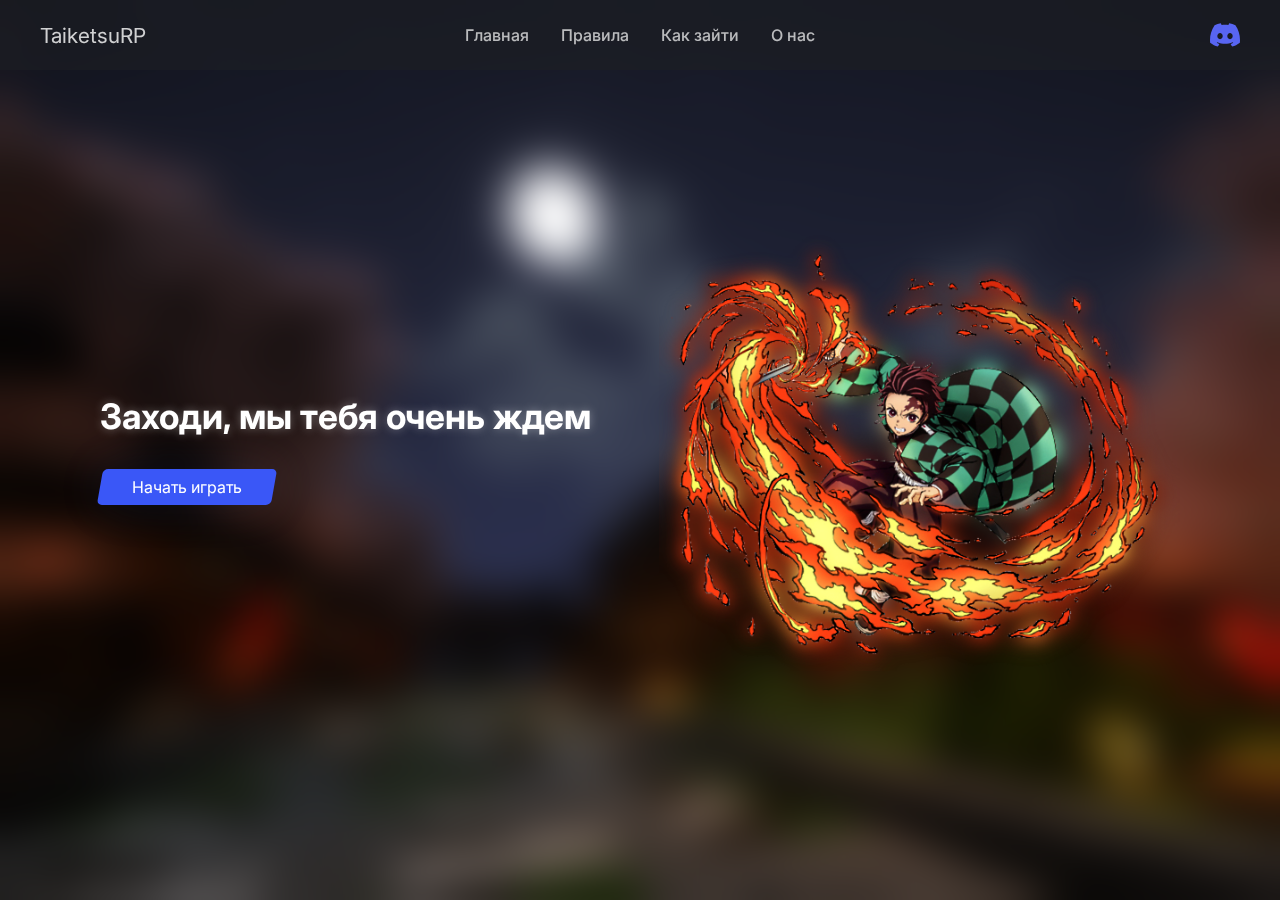
==== index.html @ 581378a3 "Update index.html" ====
<!DOCTYPE html>
<html lang="en">
<head>
  <meta charset="UTF-8">
  <meta http-equiv="X-UA-Compatible" content="IE=edge">
  <meta name="viewport" content="width=device-width, initial-scale=1.0">
  <link rel="stylesheet" href="https://lightmizu.github.io/Site/css/style.css">
  <title>Server</title>
</head>
<body>
  <header class="header">
    <div class="logo">
      <img src="/img/logo.png" alt="">
      <p class="text">TaiketsuRP</p>
    </div>
    <div class="burger">
      <img src="" alt="">
    </div>
    <div class="navigation__cw">
      <nav class="navigation">
        <div class="navigation__item">
          Главная
        </div>
        <div class="navigation__item">
          Правила
        </div>
        <div class="navigation__item">
          Как зайти
        </div>
        <div class="navigation__item">
          О нас
        </div>
      </nav>
    </div>
    <a href="" class="link">
      <img src="/img/discord.svg" alt="">
    </a>
  </header>

  <div class="content">
    <div class="layers">

      <div class="layer">
        <div class="left">
          <div class="title">Заходи, мы тебя очень ждем</div>
          <button class="btn">
            Начать играть
          </button>
        </div>
        <div class="right">
          <img src="/img/layer_1.png" alt="" class="image">
        </div>
      </div>

    </div>
  </div>
  <script src="/js/main.js"></script>
</body>
</html>
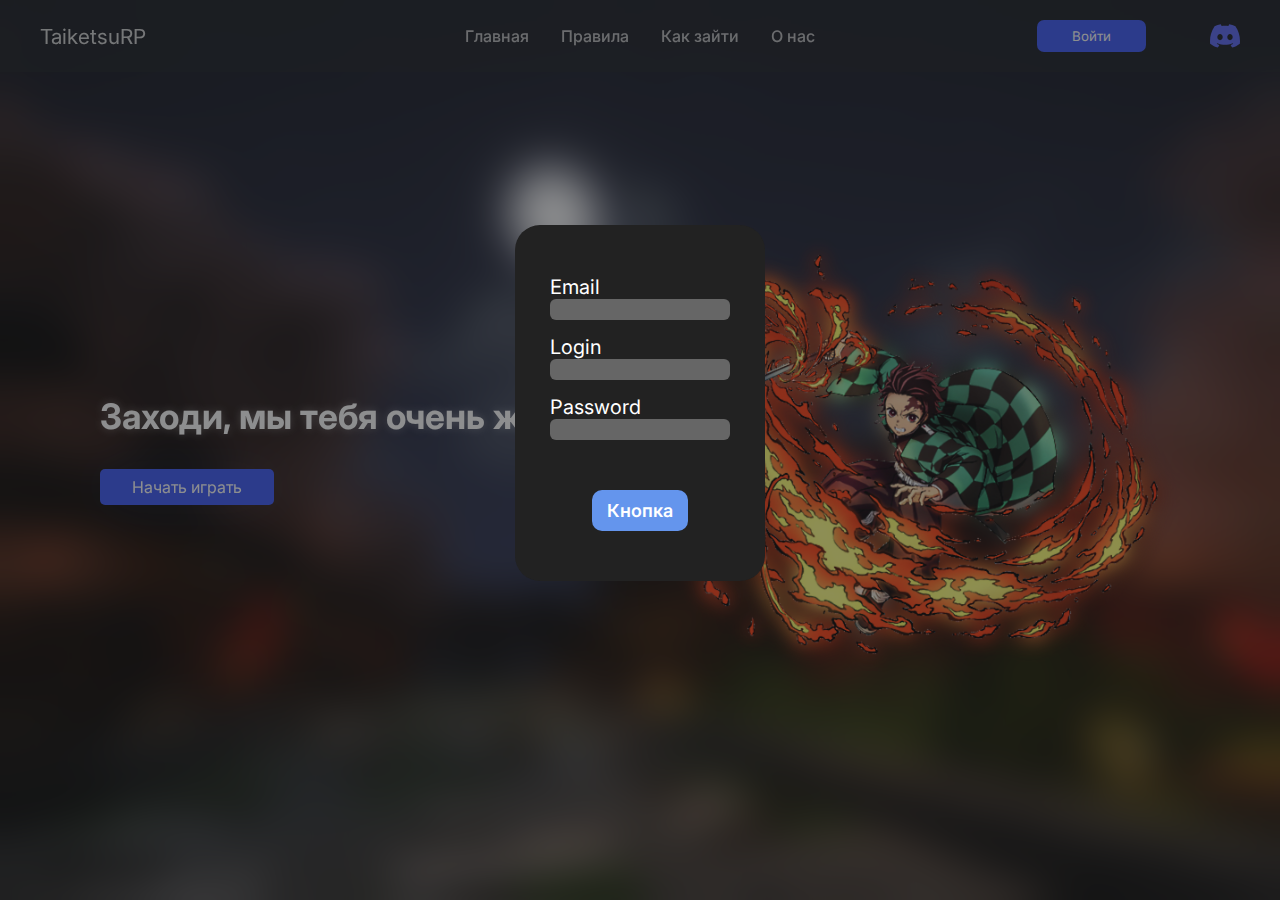
==== commit 2beab3cc: "Add registaration windows" ====
--- a/index.html
+++ b/index.html
@@ -4,13 +4,13 @@
   <meta charset="UTF-8">
   <meta http-equiv="X-UA-Compatible" content="IE=edge">
   <meta name="viewport" content="width=device-width, initial-scale=1.0">
-  <link rel="stylesheet" href="https://lightmizu.github.io/Site/css/style.css">
+  <link rel="stylesheet" href="./css/style.css">
   <title>Server</title>
 </head>
 <body>
   <header class="header">
     <div class="logo">
-      <img src="/img/logo.png" alt="">
+      <img src="./img/logo.png" alt="">
       <p class="text">TaiketsuRP</p>
     </div>
     <div class="burger">
@@ -33,11 +33,30 @@
       </nav>
     </div>
     <a href="" class="link">
-      <img src="/img/discord.svg" alt="">
+      <button class="auth_btn">Войти</button>
+      <img src="./img/discord.svg" alt="">
     </a>
   </header>
-
   <div class="content">
+    <div class="container">
+    <div class="register-window">
+      <div class="register-window__item">
+        <label for="email">Email</label>
+        <input type="text" id="email" name="email" class="register-window__input">
+      </div>
+      <div class="register-window__item">
+        <label for="login">Login</label>
+        <input type="text" id="login" name="login" class="register-window__input">
+      </div>
+      <div class="register-window__item">
+        <label for="password">Password</label>
+        <input type="text" id="password" name="password" class="register-window__input">
+      </div>
+      <div class="register-window__button">
+        <button>Кнопка</button>
+      </div>
+    </div>
+  </div>
     <div class="layers">
 
       <div class="layer">
@@ -48,12 +67,12 @@
           </button>
         </div>
         <div class="right">
-          <img src="/img/layer_1.png" alt="" class="image">
+          <img src="./img/layer_1.png" alt="" class="image">
         </div>
       </div>
 
     </div>
   </div>
-  <script src="/js/main.js"></script>
+  <script src="./js/main.js"></script>
 </body>
 </html>
--- a/css/style.css
+++ b/css/style.css
@@ -0,0 +1,635 @@
+@import url("https://fonts.googleapis.com/css2?family=Inter:wght@200;300;400;500;600;700;800&display=swap");
+* {
+  margin: 0;
+  padding: 0;
+  box-sizing: border-box;
+  font-family: "Inter", sans-serif;
+}
+
+body {
+  background-image: url(../img/bg.png);
+  background-position: 40%;
+  background-repeat: no-repeat;
+  backdrop-filter: blur(20px);
+  background-size: cover;
+  color: white;
+}
+
+a {
+  text-decoration: none;
+  color: inherit;
+}
+
+.header {
+  position: fixed;
+  z-index: 999;
+  left: 50%;
+  transform: translate3d(-50%, 0, 0);
+  background-color: #1f212487;
+  display: flex;
+  align-items: center;
+  justify-content: space-between;
+  padding: 20px 40px;
+  width: 100vw;
+  user-select: none;
+}
+.header .logo {
+  display: flex;
+  align-items: center;
+  gap: 1em;
+}
+.header .logo img {
+  display: none;
+  height: 50px;
+  border-radius: 25%;
+  object-fit: contain;
+}
+.header .logo .text {
+  opacity: 0.8;
+  font-size: 1.3em;
+}
+.header .burger {
+  display: none;
+  position: absolute;
+  left: 50%;
+  transform: translate3d(-50%, 0, 0);
+  width: 30px;
+  height: 1.2em;
+  border-bottom: 2px solid white;
+  transition: opacity 0.2s ease;
+  cursor: pointer;
+}
+.header .burger:hover {
+  opacity: 0.8;
+}
+.header .burger::after, .header .burger::before {
+  content: "";
+  position: absolute;
+  width: 100%;
+  height: 2px;
+  background: white;
+}
+.header .burger::after {
+  top: 0;
+}
+.header .burger::before {
+  top: 50%;
+}
+.header .navigation__cw {
+  position: absolute;
+  left: 50%;
+  transform: translate3d(-50%, 0, 0);
+  overflow: hidden;
+}
+.header .navigation {
+  display: flex;
+}
+.header .navigation__item {
+  font-weight: 500;
+  opacity: 0.7;
+  padding: 10px 1em;
+  transition: opacity 0.2s ease;
+  cursor: pointer;
+}
+.header .navigation__item:hover {
+  opacity: 0.9;
+}
+.header .link {
+  display: flex;
+  gap: 4em;
+  align-items: center;
+  cursor: pointer;
+}
+.header .link .auth_btn {
+  color: #fff;
+  padding: 8px 35px;
+  border: none;
+  border-radius: 7px;
+  background: #3a57f7;
+  transition: 0.2s ease;
+}
+.header .link .auth_btn:hover {
+  cursor: pointer;
+  background: #4763ff;
+  box-shadow: 0 0 50px 0 rgba(86, 145, 255, 0.2);
+}
+.header .link .btn {
+  all: unset;
+  font-size: 14px;
+  padding: 4px 10px;
+  background: #6279ff;
+  border-radius: 5px;
+  transition: transform 0.2s ease;
+  cursor: pointer;
+}
+.header .link .btn:hover {
+  transform: scale(0.98);
+}
+.header .link img {
+  height: 30px;
+  object-fit: contain;
+  transition: opacity 0.2s ease;
+}
+.header .link img:hover {
+  opacity: 0.8;
+}
+
+.content {
+  max-width: 100%;
+  max-height: 100%;
+}
+.content .container {
+  height: 100vh;
+  position: absolute;
+  z-index: 999;
+  width: 100%;
+  height: 100%;
+  background: #1f212482;
+}
+.content .register-window {
+  z-index: 9999;
+  margin: auto;
+  position: absolute;
+  width: 250px;
+  left: 0;
+  right: 0;
+  top: 25%;
+  border: none;
+  border-radius: 25px;
+  padding: 50px 35px;
+  background-color: #222222;
+}
+.content .register-window__item {
+  display: flex;
+  flex-direction: column;
+  font-size: 20px;
+  color: #fff;
+  margin-bottom: 15px;
+}
+.content .register-window__input {
+  padding: 2px 4px;
+  background-color: initial;
+  border: initial;
+  transition: 0.3s ease;
+  border-radius: 6px;
+  background-color: #666666;
+  font-size: 14px;
+}
+.content .register-window__input:focus {
+  font-size: 16px;
+  outline: none;
+  border-radius: 5px;
+  background-color: #acacac;
+}
+.content .register-window__button {
+  display: flex;
+  justify-content: center;
+  margin-top: 50px;
+}
+.content .register-window__button > button {
+  border-radius: 10px;
+  padding: 10px 15px;
+  background-color: cornflowerblue;
+  border: none;
+  font-size: 18px;
+  color: white;
+  font-weight: 600;
+}
+.content .layers {
+  padding: 0 20px;
+  box-sizing: content-box;
+}
+.content .layers .layer {
+  display: flex;
+  gap: 3vw;
+  align-items: center;
+  width: 100%;
+  min-height: 100vh;
+  max-width: 1080px;
+  margin: 0 auto;
+}
+.content .layers .layer .left {
+  width: 100%;
+  animation: showBlock 2s ease;
+}
+.content .layers .layer .left .title {
+  font-size: 2.2em;
+  text-shadow: 0 0 10px rgba(255, 255, 255, 0.345);
+  font-weight: bold;
+}
+.content .layers .layer .left .description {
+  opacity: 0.6;
+  line-height: 1.8em;
+  margin-top: 0.5em;
+}
+.content .layers .layer .left .btn {
+  all: unset;
+  position: relative;
+  margin-top: 2em;
+  padding: 0.5em 2em;
+  border-radius: 5px;
+  cursor: pointer;
+}
+.content .layers .layer .left .btn:hover::after {
+  box-shadow: 0 0 50px 0 rgba(86, 145, 255, 0.2);
+  background: #4763ff;
+}
+.content .layers .layer .left .btn::after {
+  content: "";
+  position: absolute;
+  z-index: -1;
+  left: 0;
+  top: 0;
+  width: 100%;
+  height: 100%;
+  background: #3a57f7;
+  border-radius: 5px;
+  box-shadow: 0 0 50px 0 rgba(86, 145, 255, 0.1);
+  transition: 0.2s ease;
+}
+.content .layers .layer .right {
+  position: relative;
+  width: 100%;
+  animation: showBlock 3s ease;
+}
+.content .layers .layer .right::after {
+  content: "";
+  position: absolute;
+  z-index: 1;
+  left: 50%;
+  top: 50%;
+  transform: translate3d(-50%, -50%, 0);
+  width: 40vw;
+  height: 40vw;
+  max-width: 100%;
+  max-height: 85%;
+  border-radius: 50%;
+  filter: blur(20px);
+  animation: alternate 8s cubic-bezier(0.55, 0.06, 0.68, 0.19) infinite glore;
+}
+.content .layers .layer .right .image {
+  width: 100%;
+  height: 100%;
+  object-fit: contain;
+  max-height: 60vh;
+}
+
+@media (max-width: 375px) {
+  .header .logo .text {
+    display: none;
+  }
+
+  .header .logo img {
+    display: block;
+  }
+}
+@media (max-width: 800px) {
+  .header .navigation__cw {
+    top: 100%;
+    width: 100%;
+  }
+  .header .navigation {
+    visibility: hidden;
+    top: 0;
+    transform: translate3d(0, -100%, 0);
+    backdrop-filter: blur(20px);
+    will-change: backdrop-filter;
+    opacity: 0;
+    padding: 1em 0;
+    flex-direction: column;
+    width: 100%;
+    text-align: center;
+    background: #1f2124;
+    background: rgba(31, 33, 36, 0.5);
+    transition: transform 0.5s ease, opacity 0.5s ease, visibility 0s 0.5s;
+  }
+  .header .navigation.active {
+    visibility: visible;
+    opacity: 1;
+    transform: translate3d(0, 0, 0);
+    transition: transform 0.5s ease, opacity 0.5s ease;
+  }
+  .header .burger {
+    display: block !important;
+  }
+}
+@keyframes glore {
+  0% {
+    background: linear-gradient(85deg, rgba(255, 255, 255, 0) 46%, rgba(252, 140, 70, 0.5) 61%, rgba(255, 255, 255, 0) 100%);
+  }
+  1% {
+    background: linear-gradient(85deg, rgba(255, 255, 255, 0) 46%, rgba(252, 140, 70, 0.5) 61%, rgba(255, 255, 255, 0) 100%);
+  }
+  2% {
+    background: linear-gradient(85deg, rgba(255, 255, 255, 0) 46%, rgba(252, 140, 70, 0.5) 61%, rgba(255, 255, 255, 0) 100%);
+  }
+  3% {
+    background: linear-gradient(86.6666666667deg, rgba(255, 255, 255, 0) 46%, rgba(252, 140, 70, 0.5) 61%, rgba(255, 255, 255, 0) 100%);
+  }
+  4% {
+    background: linear-gradient(88.3333333333deg, rgba(255, 255, 255, 0) 46%, rgba(252, 140, 70, 0.5) 61%, rgba(255, 255, 255, 0) 100%);
+  }
+  5% {
+    background: linear-gradient(90deg, rgba(255, 255, 255, 0) 46%, rgba(252, 140, 70, 0.5) 61%, rgba(255, 255, 255, 0) 100%);
+  }
+  6% {
+    background: linear-gradient(91.6666666667deg, rgba(255, 255, 255, 0) 46%, rgba(252, 140, 70, 0.5) 61%, rgba(255, 255, 255, 0) 100%);
+  }
+  7% {
+    background: linear-gradient(93.3333333333deg, rgba(255, 255, 255, 0) 46%, rgba(252, 140, 70, 0.5) 61%, rgba(255, 255, 255, 0) 100%);
+  }
+  8% {
+    background: linear-gradient(95deg, rgba(255, 255, 255, 0) 46%, rgba(252, 140, 70, 0.5) 61%, rgba(255, 255, 255, 0) 100%);
+  }
+  9% {
+    background: linear-gradient(96.6666666667deg, rgba(255, 255, 255, 0) 46%, rgba(252, 140, 70, 0.5) 61%, rgba(255, 255, 255, 0) 100%);
+  }
+  10% {
+    background: linear-gradient(98.3333333333deg, rgba(255, 255, 255, 0) 46%, rgba(252, 140, 70, 0.5) 61%, rgba(255, 255, 255, 0) 100%);
+  }
+  11% {
+    background: linear-gradient(100deg, rgba(255, 255, 255, 0) 46%, rgba(252, 140, 70, 0.5) 61%, rgba(255, 255, 255, 0) 100%);
+  }
+  12% {
+    background: linear-gradient(101.6666666667deg, rgba(255, 255, 255, 0) 46%, rgba(252, 140, 70, 0.5) 61%, rgba(255, 255, 255, 0) 100%);
+  }
+  13% {
+    background: linear-gradient(103.3333333333deg, rgba(255, 255, 255, 0) 46%, rgba(252, 140, 70, 0.5) 61%, rgba(255, 255, 255, 0) 100%);
+  }
+  14% {
+    background: linear-gradient(105deg, rgba(255, 255, 255, 0) 46%, rgba(252, 140, 70, 0.5) 61%, rgba(255, 255, 255, 0) 100%);
+  }
+  15% {
+    background: linear-gradient(106.6666666667deg, rgba(255, 255, 255, 0) 46%, rgba(252, 140, 70, 0.5) 61%, rgba(255, 255, 255, 0) 100%);
+  }
+  16% {
+    background: linear-gradient(108.3333333333deg, rgba(255, 255, 255, 0) 46%, rgba(252, 140, 70, 0.5) 61%, rgba(255, 255, 255, 0) 100%);
+  }
+  17% {
+    background: linear-gradient(110deg, rgba(255, 255, 255, 0) 46%, rgba(252, 140, 70, 0.5) 61%, rgba(255, 255, 255, 0) 100%);
+  }
+  18% {
+    background: linear-gradient(111.6666666667deg, rgba(255, 255, 255, 0) 46%, rgba(252, 140, 70, 0.5) 61%, rgba(255, 255, 255, 0) 100%);
+  }
+  19% {
+    background: linear-gradient(113.3333333333deg, rgba(255, 255, 255, 0) 46%, rgba(252, 140, 70, 0.5) 61%, rgba(255, 255, 255, 0) 100%);
+  }
+  20% {
+    background: linear-gradient(115deg, rgba(255, 255, 255, 0) 46%, rgba(252, 140, 70, 0.5) 61%, rgba(255, 255, 255, 0) 100%);
+  }
+  21% {
+    background: linear-gradient(116.6666666667deg, rgba(255, 255, 255, 0) 46%, rgba(252, 140, 70, 0.5) 61%, rgba(255, 255, 255, 0) 100%);
+  }
+  22% {
+    background: linear-gradient(118.3333333333deg, rgba(255, 255, 255, 0) 46%, rgba(252, 140, 70, 0.5) 61%, rgba(255, 255, 255, 0) 100%);
+  }
+  23% {
+    background: linear-gradient(120deg, rgba(255, 255, 255, 0) 46%, rgba(252, 140, 70, 0.5) 61%, rgba(255, 255, 255, 0) 100%);
+  }
+  24% {
+    background: linear-gradient(121.6666666667deg, rgba(255, 255, 255, 0) 46%, rgba(252, 140, 70, 0.5) 61%, rgba(255, 255, 255, 0) 100%);
+  }
+  25% {
+    background: linear-gradient(123.3333333333deg, rgba(255, 255, 255, 0) 46%, rgba(252, 140, 70, 0.5) 61%, rgba(255, 255, 255, 0) 100%);
+  }
+  26% {
+    background: linear-gradient(125deg, rgba(255, 255, 255, 0) 46%, rgba(252, 140, 70, 0.5) 61%, rgba(255, 255, 255, 0) 100%);
+  }
+  27% {
+    background: linear-gradient(126.6666666667deg, rgba(255, 255, 255, 0) 46%, rgba(252, 140, 70, 0.5) 61%, rgba(255, 255, 255, 0) 100%);
+  }
+  28% {
+    background: linear-gradient(128.3333333333deg, rgba(255, 255, 255, 0) 46%, rgba(252, 140, 70, 0.5) 61%, rgba(255, 255, 255, 0) 100%);
+  }
+  29% {
+    background: linear-gradient(130deg, rgba(255, 255, 255, 0) 46%, rgba(252, 140, 70, 0.5) 61%, rgba(255, 255, 255, 0) 100%);
+  }
+  30% {
+    background: linear-gradient(131.6666666667deg, rgba(255, 255, 255, 0) 46%, rgba(252, 140, 70, 0.5) 61%, rgba(255, 255, 255, 0) 100%);
+  }
+  31% {
+    background: linear-gradient(133.3333333333deg, rgba(255, 255, 255, 0) 46%, rgba(252, 140, 70, 0.5) 61%, rgba(255, 255, 255, 0) 100%);
+  }
+  32% {
+    background: linear-gradient(135deg, rgba(255, 255, 255, 0) 46%, rgba(252, 140, 70, 0.5) 61%, rgba(255, 255, 255, 0) 100%);
+  }
+  33% {
+    background: linear-gradient(136.6666666667deg, rgba(255, 255, 255, 0) 46%, rgba(252, 140, 70, 0.5) 61%, rgba(255, 255, 255, 0) 100%);
+  }
+  34% {
+    background: linear-gradient(138.3333333333deg, rgba(255, 255, 255, 0) 46%, rgba(252, 140, 70, 0.5) 61%, rgba(255, 255, 255, 0) 100%);
+  }
+  35% {
+    background: linear-gradient(140deg, rgba(255, 255, 255, 0) 46%, rgba(252, 140, 70, 0.5) 61%, rgba(255, 255, 255, 0) 100%);
+  }
+  36% {
+    background: linear-gradient(141.6666666667deg, rgba(255, 255, 255, 0) 46%, rgba(252, 140, 70, 0.5) 61%, rgba(255, 255, 255, 0) 100%);
+  }
+  37% {
+    background: linear-gradient(143.3333333333deg, rgba(255, 255, 255, 0) 46%, rgba(252, 140, 70, 0.5) 61%, rgba(255, 255, 255, 0) 100%);
+  }
+  38% {
+    background: linear-gradient(145deg, rgba(255, 255, 255, 0) 46%, rgba(252, 140, 70, 0.5) 61%, rgba(255, 255, 255, 0) 100%);
+  }
+  39% {
+    background: linear-gradient(146.6666666667deg, rgba(255, 255, 255, 0) 46%, rgba(252, 140, 70, 0.5) 61%, rgba(255, 255, 255, 0) 100%);
+  }
+  40% {
+    background: linear-gradient(148.3333333333deg, rgba(255, 255, 255, 0) 46%, rgba(252, 140, 70, 0.5) 61%, rgba(255, 255, 255, 0) 100%);
+  }
+  41% {
+    background: linear-gradient(150deg, rgba(255, 255, 255, 0) 46%, rgba(252, 140, 70, 0.5) 61%, rgba(255, 255, 255, 0) 100%);
+  }
+  42% {
+    background: linear-gradient(151.6666666667deg, rgba(255, 255, 255, 0) 46%, rgba(252, 140, 70, 0.5) 61%, rgba(255, 255, 255, 0) 100%);
+  }
+  43% {
+    background: linear-gradient(153.3333333333deg, rgba(255, 255, 255, 0) 46%, rgba(252, 140, 70, 0.5) 61%, rgba(255, 255, 255, 0) 100%);
+  }
+  44% {
+    background: linear-gradient(155deg, rgba(255, 255, 255, 0) 46%, rgba(252, 140, 70, 0.5) 61%, rgba(255, 255, 255, 0) 100%);
+  }
+  45% {
+    background: linear-gradient(156.6666666667deg, rgba(255, 255, 255, 0) 46%, rgba(252, 140, 70, 0.5) 61%, rgba(255, 255, 255, 0) 100%);
+  }
+  46% {
+    background: linear-gradient(158.3333333333deg, rgba(255, 255, 255, 0) 46%, rgba(252, 140, 70, 0.5) 61%, rgba(255, 255, 255, 0) 100%);
+  }
+  47% {
+    background: linear-gradient(160deg, rgba(255, 255, 255, 0) 46%, rgba(252, 140, 70, 0.5) 61%, rgba(255, 255, 255, 0) 100%);
+  }
+  48% {
+    background: linear-gradient(161.6666666667deg, rgba(255, 255, 255, 0) 46%, rgba(252, 140, 70, 0.5) 61%, rgba(255, 255, 255, 0) 100%);
+  }
+  49% {
+    background: linear-gradient(163.3333333333deg, rgba(255, 255, 255, 0) 46%, rgba(252, 140, 70, 0.5) 61%, rgba(255, 255, 255, 0) 100%);
+  }
+  50% {
+    background: linear-gradient(165deg, rgba(255, 255, 255, 0) 46%, rgba(252, 140, 70, 0.5) 61%, rgba(255, 255, 255, 0) 100%);
+  }
+  51% {
+    background: linear-gradient(166.6666666667deg, rgba(255, 255, 255, 0) 46%, rgba(252, 140, 70, 0.5) 61%, rgba(255, 255, 255, 0) 100%);
+  }
+  52% {
+    background: linear-gradient(168.3333333333deg, rgba(255, 255, 255, 0) 46%, rgba(252, 140, 70, 0.5) 61%, rgba(255, 255, 255, 0) 100%);
+  }
+  53% {
+    background: linear-gradient(170deg, rgba(255, 255, 255, 0) 46%, rgba(252, 140, 70, 0.5) 61%, rgba(255, 255, 255, 0) 100%);
+  }
+  54% {
+    background: linear-gradient(171.6666666667deg, rgba(255, 255, 255, 0) 46%, rgba(252, 140, 70, 0.5) 61%, rgba(255, 255, 255, 0) 100%);
+  }
+  55% {
+    background: linear-gradient(173.3333333333deg, rgba(255, 255, 255, 0) 46%, rgba(252, 140, 70, 0.5) 61%, rgba(255, 255, 255, 0) 100%);
+  }
+  56% {
+    background: linear-gradient(175deg, rgba(255, 255, 255, 0) 46%, rgba(252, 140, 70, 0.5) 61%, rgba(255, 255, 255, 0) 100%);
+  }
+  57% {
+    background: linear-gradient(176.6666666667deg, rgba(255, 255, 255, 0) 46%, rgba(252, 140, 70, 0.5) 61%, rgba(255, 255, 255, 0) 100%);
+  }
+  58% {
+    background: linear-gradient(178.3333333333deg, rgba(255, 255, 255, 0) 46%, rgba(252, 140, 70, 0.5) 61%, rgba(255, 255, 255, 0) 100%);
+  }
+  59% {
+    background: linear-gradient(180deg, rgba(255, 255, 255, 0) 46%, rgba(252, 140, 70, 0.5) 61%, rgba(255, 255, 255, 0) 100%);
+  }
+  60% {
+    background: linear-gradient(181.6666666667deg, rgba(255, 255, 255, 0) 46%, rgba(252, 140, 70, 0.5) 61%, rgba(255, 255, 255, 0) 100%);
+  }
+  61% {
+    background: linear-gradient(183.3333333333deg, rgba(255, 255, 255, 0) 46%, rgba(252, 140, 70, 0.5) 61%, rgba(255, 255, 255, 0) 100%);
+  }
+  62% {
+    background: linear-gradient(185deg, rgba(255, 255, 255, 0) 46%, rgba(252, 140, 70, 0.5) 61%, rgba(255, 255, 255, 0) 100%);
+  }
+  63% {
+    background: linear-gradient(186.6666666667deg, rgba(255, 255, 255, 0) 46%, rgba(252, 140, 70, 0.5) 61%, rgba(255, 255, 255, 0) 100%);
+  }
+  64% {
+    background: linear-gradient(188.3333333333deg, rgba(255, 255, 255, 0) 46%, rgba(252, 140, 70, 0.5) 61%, rgba(255, 255, 255, 0) 100%);
+  }
+  65% {
+    background: linear-gradient(190deg, rgba(255, 255, 255, 0) 46%, rgba(252, 140, 70, 0.5) 61%, rgba(255, 255, 255, 0) 100%);
+  }
+  66% {
+    background: linear-gradient(191.6666666667deg, rgba(255, 255, 255, 0) 46%, rgba(252, 140, 70, 0.5) 61%, rgba(255, 255, 255, 0) 100%);
+  }
+  67% {
+    background: linear-gradient(193.3333333333deg, rgba(255, 255, 255, 0) 46%, rgba(252, 140, 70, 0.5) 61%, rgba(255, 255, 255, 0) 100%);
+  }
+  68% {
+    background: linear-gradient(195deg, rgba(255, 255, 255, 0) 46%, rgba(252, 140, 70, 0.5) 61%, rgba(255, 255, 255, 0) 100%);
+  }
+  69% {
+    background: linear-gradient(196.6666666667deg, rgba(255, 255, 255, 0) 46%, rgba(252, 140, 70, 0.5) 61%, rgba(255, 255, 255, 0) 100%);
+  }
+  70% {
+    background: linear-gradient(198.3333333333deg, rgba(255, 255, 255, 0) 46%, rgba(252, 140, 70, 0.5) 61%, rgba(255, 255, 255, 0) 100%);
+  }
+  71% {
+    background: linear-gradient(200deg, rgba(255, 255, 255, 0) 46%, rgba(252, 140, 70, 0.5) 61%, rgba(255, 255, 255, 0) 100%);
+  }
+  72% {
+    background: linear-gradient(201.6666666667deg, rgba(255, 255, 255, 0) 46%, rgba(252, 140, 70, 0.5) 61%, rgba(255, 255, 255, 0) 100%);
+  }
+  73% {
+    background: linear-gradient(203.3333333333deg, rgba(255, 255, 255, 0) 46%, rgba(252, 140, 70, 0.5) 61%, rgba(255, 255, 255, 0) 100%);
+  }
+  74% {
+    background: linear-gradient(205deg, rgba(255, 255, 255, 0) 46%, rgba(252, 140, 70, 0.5) 61%, rgba(255, 255, 255, 0) 100%);
+  }
+  75% {
+    background: linear-gradient(206.6666666667deg, rgba(255, 255, 255, 0) 46%, rgba(252, 140, 70, 0.5) 61%, rgba(255, 255, 255, 0) 100%);
+  }
+  76% {
+    background: linear-gradient(208.3333333333deg, rgba(255, 255, 255, 0) 46%, rgba(252, 140, 70, 0.5) 61%, rgba(255, 255, 255, 0) 100%);
+  }
+  77% {
+    background: linear-gradient(210deg, rgba(255, 255, 255, 0) 46%, rgba(252, 140, 70, 0.5) 61%, rgba(255, 255, 255, 0) 100%);
+  }
+  78% {
+    background: linear-gradient(211.6666666667deg, rgba(255, 255, 255, 0) 46%, rgba(252, 140, 70, 0.5) 61%, rgba(255, 255, 255, 0) 100%);
+  }
+  79% {
+    background: linear-gradient(213.3333333333deg, rgba(255, 255, 255, 0) 46%, rgba(252, 140, 70, 0.5) 61%, rgba(255, 255, 255, 0) 100%);
+  }
+  80% {
+    background: linear-gradient(215deg, rgba(255, 255, 255, 0) 46%, rgba(252, 140, 70, 0.5) 61%, rgba(255, 255, 255, 0) 100%);
+  }
+  81% {
+    background: linear-gradient(216.6666666667deg, rgba(255, 255, 255, 0) 46%, rgba(252, 140, 70, 0.5) 61%, rgba(255, 255, 255, 0) 100%);
+  }
+  82% {
+    background: linear-gradient(218.3333333333deg, rgba(255, 255, 255, 0) 46%, rgba(252, 140, 70, 0.5) 61%, rgba(255, 255, 255, 0) 100%);
+  }
+  83% {
+    background: linear-gradient(220deg, rgba(255, 255, 255, 0) 46%, rgba(252, 140, 70, 0.5) 61%, rgba(255, 255, 255, 0) 100%);
+  }
+  84% {
+    background: linear-gradient(221.6666666667deg, rgba(255, 255, 255, 0) 46%, rgba(252, 140, 70, 0.5) 61%, rgba(255, 255, 255, 0) 100%);
+  }
+  85% {
+    background: linear-gradient(223.3333333333deg, rgba(255, 255, 255, 0) 46%, rgba(252, 140, 70, 0.5) 61%, rgba(255, 255, 255, 0) 100%);
+  }
+  86% {
+    background: linear-gradient(225deg, rgba(255, 255, 255, 0) 46%, rgba(252, 140, 70, 0.5) 61%, rgba(255, 255, 255, 0) 100%);
+  }
+  87% {
+    background: linear-gradient(226.6666666667deg, rgba(255, 255, 255, 0) 46%, rgba(252, 140, 70, 0.5) 61%, rgba(255, 255, 255, 0) 100%);
+  }
+  88% {
+    background: linear-gradient(228.3333333333deg, rgba(255, 255, 255, 0) 46%, rgba(252, 140, 70, 0.5) 61%, rgba(255, 255, 255, 0) 100%);
+  }
+  89% {
+    background: linear-gradient(230deg, rgba(255, 255, 255, 0) 46%, rgba(252, 140, 70, 0.5) 61%, rgba(255, 255, 255, 0) 100%);
+  }
+  90% {
+    background: linear-gradient(231.6666666667deg, rgba(255, 255, 255, 0) 46%, rgba(252, 140, 70, 0.5) 61%, rgba(255, 255, 255, 0) 100%);
+  }
+  91% {
+    background: linear-gradient(233.3333333333deg, rgba(255, 255, 255, 0) 46%, rgba(252, 140, 70, 0.5) 61%, rgba(255, 255, 255, 0) 100%);
+  }
+  92% {
+    background: linear-gradient(235deg, rgba(255, 255, 255, 0) 46%, rgba(252, 140, 70, 0.5) 61%, rgba(255, 255, 255, 0) 100%);
+  }
+  93% {
+    background: linear-gradient(236.6666666667deg, rgba(255, 255, 255, 0) 46%, rgba(252, 140, 70, 0.5) 61%, rgba(255, 255, 255, 0) 100%);
+  }
+  94% {
+    background: linear-gradient(238.3333333333deg, rgba(255, 255, 255, 0) 46%, rgba(252, 140, 70, 0.5) 61%, rgba(255, 255, 255, 0) 100%);
+  }
+  95% {
+    background: linear-gradient(240deg, rgba(255, 255, 255, 0) 46%, rgba(252, 140, 70, 0.5) 61%, rgba(255, 255, 255, 0) 100%);
+  }
+  96% {
+    background: linear-gradient(241.6666666667deg, rgba(255, 255, 255, 0) 46%, rgba(252, 140, 70, 0.5) 61%, rgba(255, 255, 255, 0) 100%);
+  }
+  97% {
+    background: linear-gradient(243.3333333333deg, rgba(255, 255, 255, 0) 46%, rgba(252, 140, 70, 0.5) 61%, rgba(255, 255, 255, 0) 100%);
+  }
+  98% {
+    background: linear-gradient(245deg, rgba(255, 255, 255, 0) 46%, rgba(252, 140, 70, 0.5) 61%, rgba(255, 255, 255, 0) 100%);
+  }
+  99% {
+    background: linear-gradient(245deg, rgba(255, 255, 255, 0) 46%, rgba(252, 140, 70, 0.5) 61%, rgba(255, 255, 255, 0) 100%);
+  }
+  100% {
+    background: linear-gradient(245deg, rgba(255, 255, 255, 0) 46%, rgba(252, 140, 70, 0.5) 61%, rgba(255, 255, 255, 0) 100%);
+  }
+}
+@keyframes showBlock {
+  from {
+    opacity: 0;
+  }
+  20% {
+    opacity: 0;
+    transform: translate3d(0, 12px, 0);
+  }
+  to {
+    opacity: 1;
+    transform: translate3d(0, 0, 0);
+  }
+}
+
+/*# sourceMappingURL=style.css.map */
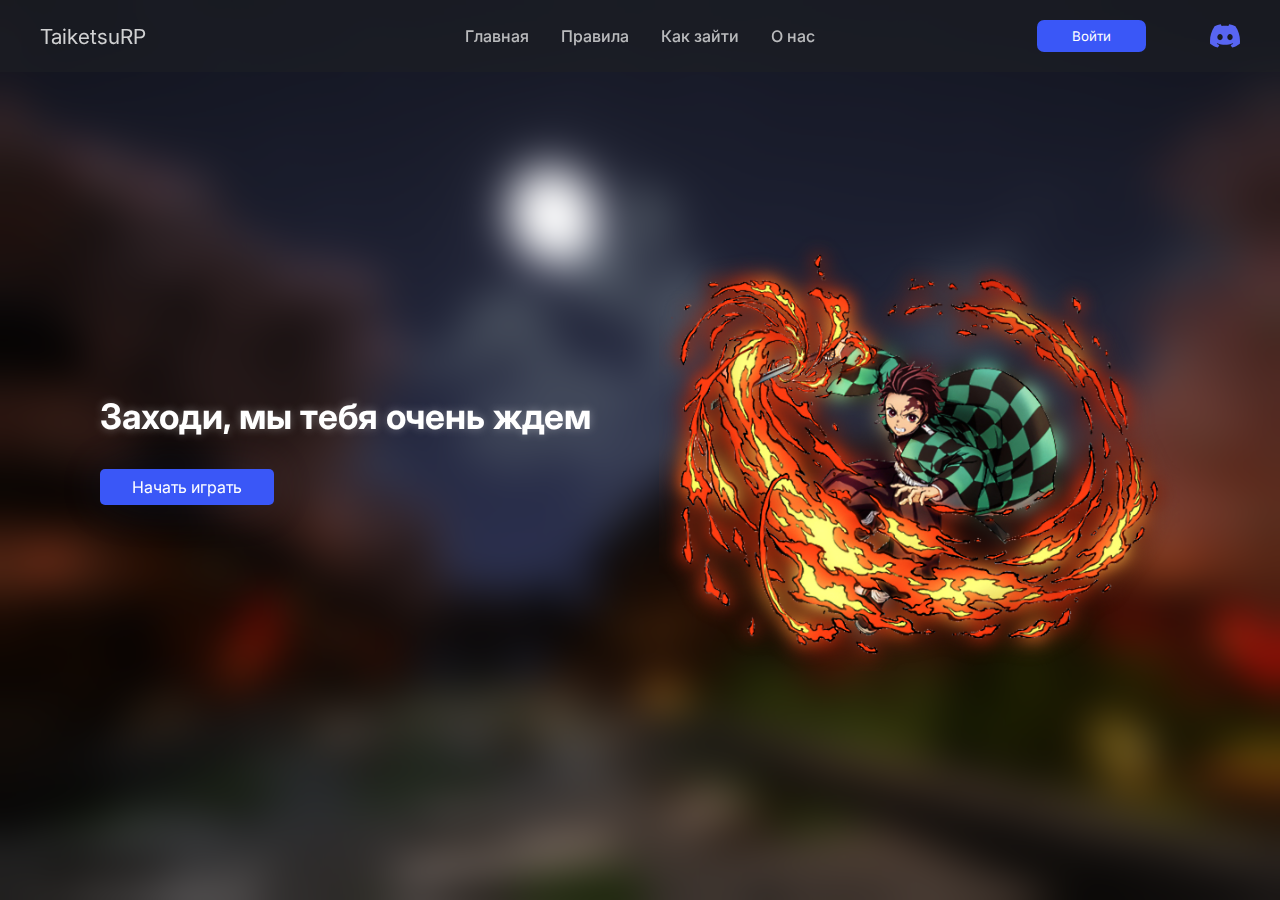
==== commit d40a8eb7: "add button func" ====
--- a/index.html
+++ b/index.html
@@ -54,6 +54,7 @@
       </div>
       <div class="register-window__button">
         <button>Кнопка</button>
+        <button class="noacc_text">Нет аккаунта?</button>
       </div>
     </div>
   </div>
--- a/css/style.css
+++ b/css/style.css
@@ -25,7 +25,7 @@
   z-index: 999;
   left: 50%;
   transform: translate3d(-50%, 0, 0);
-  background-color: #1f212487;
+  background-color: rgba(31, 33, 36, 0.5294117647);
   display: flex;
   align-items: center;
   justify-content: space-between;
@@ -139,12 +139,16 @@
   max-height: 100%;
 }
 .content .container {
+  display: none;
   height: 100vh;
   position: absolute;
   z-index: 999;
   width: 100%;
   height: 100%;
-  background: #1f212482;
+  background: rgba(31, 33, 36, 0.5098039216);
+}
+.content .container.active {
+  display: block !important;
 }
 .content .register-window {
   z-index: 9999;
@@ -153,10 +157,11 @@
   width: 250px;
   left: 0;
   right: 0;
-  top: 25%;
+  top: 32%;
   border: none;
   border-radius: 25px;
-  padding: 50px 35px;
+  padding: 30px 35px;
+  padding-top: 40px;
   background-color: #222222;
 }
 .content .register-window__item {
@@ -172,19 +177,32 @@
   border: initial;
   transition: 0.3s ease;
   border-radius: 6px;
-  background-color: #666666;
+  background-color: rgb(102, 102, 102);
   font-size: 14px;
 }
 .content .register-window__input:focus {
   font-size: 16px;
   outline: none;
   border-radius: 5px;
-  background-color: #acacac;
+  background-color: rgb(172, 172, 172);
 }
 .content .register-window__button {
   display: flex;
   justify-content: center;
-  margin-top: 50px;
+  gap: 10px;
+  align-items: center;
+  flex-direction: column;
+  margin-top: 30px;
+}
+.content .register-window__button .noacc_text {
+  background: none;
+  font-weight: 300;
+  font-size: 15px;
+  color: #6279ff;
+}
+.content .register-window__button .noacc_text:hover {
+  cursor: pointer;
+  text-decoration: underline;
 }
 .content .register-window__button > button {
   border-radius: 10px;
@@ -264,8 +282,8 @@
   max-width: 100%;
   max-height: 85%;
   border-radius: 50%;
-  filter: blur(20px);
-  animation: alternate 8s cubic-bezier(0.55, 0.06, 0.68, 0.19) infinite glore;
+  filter: blur(30px);
+  animation: alternate 12s cubic-bezier(0.55, 0.06, 0.68, 0.19) infinite glore;
 }
 .content .layers .layer .right .image {
   width: 100%;
@@ -274,16 +292,26 @@
   max-height: 60vh;
 }
 
-@media (max-width: 375px) {
+@media (max-width: 580px) {
   .header .logo .text {
     display: none;
   }
-
   .header .logo img {
     display: block;
   }
-}
-@media (max-width: 800px) {
+  .header .link {
+    gap: 1em;
+  }
+}
+@media (max-width: 440px) {
+  .header .link {
+    gap: 0.5em;
+  }
+  .header .link .auth_btn {
+    padding: 8px 10px;
+  }
+}
+@media (max-width: 900px) {
   .header .navigation__cw {
     top: 100%;
     width: 100%;
@@ -315,307 +343,307 @@
 }
 @keyframes glore {
   0% {
-    background: linear-gradient(85deg, rgba(255, 255, 255, 0) 46%, rgba(252, 140, 70, 0.5) 61%, rgba(255, 255, 255, 0) 100%);
+    background: linear-gradient(85deg, rgba(255, 255, 255, 0) 60%, rgba(252, 140, 70, 0.5) 61%, rgba(255, 255, 255, 0) 100%);
   }
   1% {
-    background: linear-gradient(85deg, rgba(255, 255, 255, 0) 46%, rgba(252, 140, 70, 0.5) 61%, rgba(255, 255, 255, 0) 100%);
+    background: linear-gradient(85deg, rgba(255, 255, 255, 0) 60%, rgba(252, 140, 70, 0.5) 61%, rgba(255, 255, 255, 0) 100%);
   }
   2% {
-    background: linear-gradient(85deg, rgba(255, 255, 255, 0) 46%, rgba(252, 140, 70, 0.5) 61%, rgba(255, 255, 255, 0) 100%);
+    background: linear-gradient(85deg, rgba(255, 255, 255, 0) 60%, rgba(252, 140, 70, 0.5) 61%, rgba(255, 255, 255, 0) 100%);
   }
   3% {
-    background: linear-gradient(86.6666666667deg, rgba(255, 255, 255, 0) 46%, rgba(252, 140, 70, 0.5) 61%, rgba(255, 255, 255, 0) 100%);
+    background: linear-gradient(86.6666666667deg, rgba(255, 255, 255, 0) 60%, rgba(252, 140, 70, 0.5) 61%, rgba(255, 255, 255, 0) 100%);
   }
   4% {
-    background: linear-gradient(88.3333333333deg, rgba(255, 255, 255, 0) 46%, rgba(252, 140, 70, 0.5) 61%, rgba(255, 255, 255, 0) 100%);
+    background: linear-gradient(88.3333333333deg, rgba(255, 255, 255, 0) 60%, rgba(252, 140, 70, 0.5) 61%, rgba(255, 255, 255, 0) 100%);
   }
   5% {
-    background: linear-gradient(90deg, rgba(255, 255, 255, 0) 46%, rgba(252, 140, 70, 0.5) 61%, rgba(255, 255, 255, 0) 100%);
+    background: linear-gradient(90deg, rgba(255, 255, 255, 0) 60%, rgba(252, 140, 70, 0.5) 61%, rgba(255, 255, 255, 0) 100%);
   }
   6% {
-    background: linear-gradient(91.6666666667deg, rgba(255, 255, 255, 0) 46%, rgba(252, 140, 70, 0.5) 61%, rgba(255, 255, 255, 0) 100%);
+    background: linear-gradient(91.6666666667deg, rgba(255, 255, 255, 0) 60%, rgba(252, 140, 70, 0.5) 61%, rgba(255, 255, 255, 0) 100%);
   }
   7% {
-    background: linear-gradient(93.3333333333deg, rgba(255, 255, 255, 0) 46%, rgba(252, 140, 70, 0.5) 61%, rgba(255, 255, 255, 0) 100%);
+    background: linear-gradient(93.3333333333deg, rgba(255, 255, 255, 0) 60%, rgba(252, 140, 70, 0.5) 61%, rgba(255, 255, 255, 0) 100%);
   }
   8% {
-    background: linear-gradient(95deg, rgba(255, 255, 255, 0) 46%, rgba(252, 140, 70, 0.5) 61%, rgba(255, 255, 255, 0) 100%);
+    background: linear-gradient(95deg, rgba(255, 255, 255, 0) 60%, rgba(252, 140, 70, 0.5) 61%, rgba(255, 255, 255, 0) 100%);
   }
   9% {
-    background: linear-gradient(96.6666666667deg, rgba(255, 255, 255, 0) 46%, rgba(252, 140, 70, 0.5) 61%, rgba(255, 255, 255, 0) 100%);
+    background: linear-gradient(96.6666666667deg, rgba(255, 255, 255, 0) 60%, rgba(252, 140, 70, 0.5) 61%, rgba(255, 255, 255, 0) 100%);
   }
   10% {
-    background: linear-gradient(98.3333333333deg, rgba(255, 255, 255, 0) 46%, rgba(252, 140, 70, 0.5) 61%, rgba(255, 255, 255, 0) 100%);
+    background: linear-gradient(98.3333333333deg, rgba(255, 255, 255, 0) 60%, rgba(252, 140, 70, 0.5) 61%, rgba(255, 255, 255, 0) 100%);
   }
   11% {
-    background: linear-gradient(100deg, rgba(255, 255, 255, 0) 46%, rgba(252, 140, 70, 0.5) 61%, rgba(255, 255, 255, 0) 100%);
+    background: linear-gradient(100deg, rgba(255, 255, 255, 0) 60%, rgba(252, 140, 70, 0.5) 61%, rgba(255, 255, 255, 0) 100%);
   }
   12% {
-    background: linear-gradient(101.6666666667deg, rgba(255, 255, 255, 0) 46%, rgba(252, 140, 70, 0.5) 61%, rgba(255, 255, 255, 0) 100%);
+    background: linear-gradient(101.6666666667deg, rgba(255, 255, 255, 0) 60%, rgba(252, 140, 70, 0.5) 61%, rgba(255, 255, 255, 0) 100%);
   }
   13% {
-    background: linear-gradient(103.3333333333deg, rgba(255, 255, 255, 0) 46%, rgba(252, 140, 70, 0.5) 61%, rgba(255, 255, 255, 0) 100%);
+    background: linear-gradient(103.3333333333deg, rgba(255, 255, 255, 0) 60%, rgba(252, 140, 70, 0.5) 61%, rgba(255, 255, 255, 0) 100%);
   }
   14% {
-    background: linear-gradient(105deg, rgba(255, 255, 255, 0) 46%, rgba(252, 140, 70, 0.5) 61%, rgba(255, 255, 255, 0) 100%);
+    background: linear-gradient(105deg, rgba(255, 255, 255, 0) 60%, rgba(252, 140, 70, 0.5) 61%, rgba(255, 255, 255, 0) 100%);
   }
   15% {
-    background: linear-gradient(106.6666666667deg, rgba(255, 255, 255, 0) 46%, rgba(252, 140, 70, 0.5) 61%, rgba(255, 255, 255, 0) 100%);
+    background: linear-gradient(106.6666666667deg, rgba(255, 255, 255, 0) 60%, rgba(252, 140, 70, 0.5) 61%, rgba(255, 255, 255, 0) 100%);
   }
   16% {
-    background: linear-gradient(108.3333333333deg, rgba(255, 255, 255, 0) 46%, rgba(252, 140, 70, 0.5) 61%, rgba(255, 255, 255, 0) 100%);
+    background: linear-gradient(108.3333333333deg, rgba(255, 255, 255, 0) 60%, rgba(252, 140, 70, 0.5) 61%, rgba(255, 255, 255, 0) 100%);
   }
   17% {
-    background: linear-gradient(110deg, rgba(255, 255, 255, 0) 46%, rgba(252, 140, 70, 0.5) 61%, rgba(255, 255, 255, 0) 100%);
+    background: linear-gradient(110deg, rgba(255, 255, 255, 0) 60%, rgba(252, 140, 70, 0.5) 61%, rgba(255, 255, 255, 0) 100%);
   }
   18% {
-    background: linear-gradient(111.6666666667deg, rgba(255, 255, 255, 0) 46%, rgba(252, 140, 70, 0.5) 61%, rgba(255, 255, 255, 0) 100%);
+    background: linear-gradient(111.6666666667deg, rgba(255, 255, 255, 0) 60%, rgba(252, 140, 70, 0.5) 61%, rgba(255, 255, 255, 0) 100%);
   }
   19% {
-    background: linear-gradient(113.3333333333deg, rgba(255, 255, 255, 0) 46%, rgba(252, 140, 70, 0.5) 61%, rgba(255, 255, 255, 0) 100%);
+    background: linear-gradient(113.3333333333deg, rgba(255, 255, 255, 0) 60%, rgba(252, 140, 70, 0.5) 61%, rgba(255, 255, 255, 0) 100%);
   }
   20% {
-    background: linear-gradient(115deg, rgba(255, 255, 255, 0) 46%, rgba(252, 140, 70, 0.5) 61%, rgba(255, 255, 255, 0) 100%);
+    background: linear-gradient(115deg, rgba(255, 255, 255, 0) 60%, rgba(252, 140, 70, 0.5) 61%, rgba(255, 255, 255, 0) 100%);
   }
   21% {
-    background: linear-gradient(116.6666666667deg, rgba(255, 255, 255, 0) 46%, rgba(252, 140, 70, 0.5) 61%, rgba(255, 255, 255, 0) 100%);
+    background: linear-gradient(116.6666666667deg, rgba(255, 255, 255, 0) 60%, rgba(252, 140, 70, 0.5) 61%, rgba(255, 255, 255, 0) 100%);
   }
   22% {
-    background: linear-gradient(118.3333333333deg, rgba(255, 255, 255, 0) 46%, rgba(252, 140, 70, 0.5) 61%, rgba(255, 255, 255, 0) 100%);
+    background: linear-gradient(118.3333333333deg, rgba(255, 255, 255, 0) 60%, rgba(252, 140, 70, 0.5) 61%, rgba(255, 255, 255, 0) 100%);
   }
   23% {
-    background: linear-gradient(120deg, rgba(255, 255, 255, 0) 46%, rgba(252, 140, 70, 0.5) 61%, rgba(255, 255, 255, 0) 100%);
+    background: linear-gradient(120deg, rgba(255, 255, 255, 0) 60%, rgba(252, 140, 70, 0.5) 61%, rgba(255, 255, 255, 0) 100%);
   }
   24% {
-    background: linear-gradient(121.6666666667deg, rgba(255, 255, 255, 0) 46%, rgba(252, 140, 70, 0.5) 61%, rgba(255, 255, 255, 0) 100%);
+    background: linear-gradient(121.6666666667deg, rgba(255, 255, 255, 0) 60%, rgba(252, 140, 70, 0.5) 61%, rgba(255, 255, 255, 0) 100%);
   }
   25% {
-    background: linear-gradient(123.3333333333deg, rgba(255, 255, 255, 0) 46%, rgba(252, 140, 70, 0.5) 61%, rgba(255, 255, 255, 0) 100%);
+    background: linear-gradient(123.3333333333deg, rgba(255, 255, 255, 0) 60%, rgba(252, 140, 70, 0.5) 61%, rgba(255, 255, 255, 0) 100%);
   }
   26% {
-    background: linear-gradient(125deg, rgba(255, 255, 255, 0) 46%, rgba(252, 140, 70, 0.5) 61%, rgba(255, 255, 255, 0) 100%);
+    background: linear-gradient(125deg, rgba(255, 255, 255, 0) 60%, rgba(252, 140, 70, 0.5) 61%, rgba(255, 255, 255, 0) 100%);
   }
   27% {
-    background: linear-gradient(126.6666666667deg, rgba(255, 255, 255, 0) 46%, rgba(252, 140, 70, 0.5) 61%, rgba(255, 255, 255, 0) 100%);
+    background: linear-gradient(126.6666666667deg, rgba(255, 255, 255, 0) 60%, rgba(252, 140, 70, 0.5) 61%, rgba(255, 255, 255, 0) 100%);
   }
   28% {
-    background: linear-gradient(128.3333333333deg, rgba(255, 255, 255, 0) 46%, rgba(252, 140, 70, 0.5) 61%, rgba(255, 255, 255, 0) 100%);
+    background: linear-gradient(128.3333333333deg, rgba(255, 255, 255, 0) 60%, rgba(252, 140, 70, 0.5) 61%, rgba(255, 255, 255, 0) 100%);
   }
   29% {
-    background: linear-gradient(130deg, rgba(255, 255, 255, 0) 46%, rgba(252, 140, 70, 0.5) 61%, rgba(255, 255, 255, 0) 100%);
+    background: linear-gradient(130deg, rgba(255, 255, 255, 0) 60%, rgba(252, 140, 70, 0.5) 61%, rgba(255, 255, 255, 0) 100%);
   }
   30% {
-    background: linear-gradient(131.6666666667deg, rgba(255, 255, 255, 0) 46%, rgba(252, 140, 70, 0.5) 61%, rgba(255, 255, 255, 0) 100%);
+    background: linear-gradient(131.6666666667deg, rgba(255, 255, 255, 0) 60%, rgba(252, 140, 70, 0.5) 61%, rgba(255, 255, 255, 0) 100%);
   }
   31% {
-    background: linear-gradient(133.3333333333deg, rgba(255, 255, 255, 0) 46%, rgba(252, 140, 70, 0.5) 61%, rgba(255, 255, 255, 0) 100%);
+    background: linear-gradient(133.3333333333deg, rgba(255, 255, 255, 0) 60%, rgba(252, 140, 70, 0.5) 61%, rgba(255, 255, 255, 0) 100%);
   }
   32% {
-    background: linear-gradient(135deg, rgba(255, 255, 255, 0) 46%, rgba(252, 140, 70, 0.5) 61%, rgba(255, 255, 255, 0) 100%);
+    background: linear-gradient(135deg, rgba(255, 255, 255, 0) 60%, rgba(252, 140, 70, 0.5) 61%, rgba(255, 255, 255, 0) 100%);
   }
   33% {
-    background: linear-gradient(136.6666666667deg, rgba(255, 255, 255, 0) 46%, rgba(252, 140, 70, 0.5) 61%, rgba(255, 255, 255, 0) 100%);
+    background: linear-gradient(136.6666666667deg, rgba(255, 255, 255, 0) 60%, rgba(252, 140, 70, 0.5) 61%, rgba(255, 255, 255, 0) 100%);
   }
   34% {
-    background: linear-gradient(138.3333333333deg, rgba(255, 255, 255, 0) 46%, rgba(252, 140, 70, 0.5) 61%, rgba(255, 255, 255, 0) 100%);
+    background: linear-gradient(138.3333333333deg, rgba(255, 255, 255, 0) 60%, rgba(252, 140, 70, 0.5) 61%, rgba(255, 255, 255, 0) 100%);
   }
   35% {
-    background: linear-gradient(140deg, rgba(255, 255, 255, 0) 46%, rgba(252, 140, 70, 0.5) 61%, rgba(255, 255, 255, 0) 100%);
+    background: linear-gradient(140deg, rgba(255, 255, 255, 0) 60%, rgba(252, 140, 70, 0.5) 61%, rgba(255, 255, 255, 0) 100%);
   }
   36% {
-    background: linear-gradient(141.6666666667deg, rgba(255, 255, 255, 0) 46%, rgba(252, 140, 70, 0.5) 61%, rgba(255, 255, 255, 0) 100%);
+    background: linear-gradient(141.6666666667deg, rgba(255, 255, 255, 0) 60%, rgba(252, 140, 70, 0.5) 61%, rgba(255, 255, 255, 0) 100%);
   }
   37% {
-    background: linear-gradient(143.3333333333deg, rgba(255, 255, 255, 0) 46%, rgba(252, 140, 70, 0.5) 61%, rgba(255, 255, 255, 0) 100%);
+    background: linear-gradient(143.3333333333deg, rgba(255, 255, 255, 0) 60%, rgba(252, 140, 70, 0.5) 61%, rgba(255, 255, 255, 0) 100%);
   }
   38% {
-    background: linear-gradient(145deg, rgba(255, 255, 255, 0) 46%, rgba(252, 140, 70, 0.5) 61%, rgba(255, 255, 255, 0) 100%);
+    background: linear-gradient(145deg, rgba(255, 255, 255, 0) 60%, rgba(252, 140, 70, 0.5) 61%, rgba(255, 255, 255, 0) 100%);
   }
   39% {
-    background: linear-gradient(146.6666666667deg, rgba(255, 255, 255, 0) 46%, rgba(252, 140, 70, 0.5) 61%, rgba(255, 255, 255, 0) 100%);
+    background: linear-gradient(146.6666666667deg, rgba(255, 255, 255, 0) 60%, rgba(252, 140, 70, 0.5) 61%, rgba(255, 255, 255, 0) 100%);
   }
   40% {
-    background: linear-gradient(148.3333333333deg, rgba(255, 255, 255, 0) 46%, rgba(252, 140, 70, 0.5) 61%, rgba(255, 255, 255, 0) 100%);
+    background: linear-gradient(148.3333333333deg, rgba(255, 255, 255, 0) 60%, rgba(252, 140, 70, 0.5) 61%, rgba(255, 255, 255, 0) 100%);
   }
   41% {
-    background: linear-gradient(150deg, rgba(255, 255, 255, 0) 46%, rgba(252, 140, 70, 0.5) 61%, rgba(255, 255, 255, 0) 100%);
+    background: linear-gradient(150deg, rgba(255, 255, 255, 0) 60%, rgba(252, 140, 70, 0.5) 61%, rgba(255, 255, 255, 0) 100%);
   }
   42% {
-    background: linear-gradient(151.6666666667deg, rgba(255, 255, 255, 0) 46%, rgba(252, 140, 70, 0.5) 61%, rgba(255, 255, 255, 0) 100%);
+    background: linear-gradient(151.6666666667deg, rgba(255, 255, 255, 0) 60%, rgba(252, 140, 70, 0.5) 61%, rgba(255, 255, 255, 0) 100%);
   }
   43% {
-    background: linear-gradient(153.3333333333deg, rgba(255, 255, 255, 0) 46%, rgba(252, 140, 70, 0.5) 61%, rgba(255, 255, 255, 0) 100%);
+    background: linear-gradient(153.3333333333deg, rgba(255, 255, 255, 0) 60%, rgba(252, 140, 70, 0.5) 61%, rgba(255, 255, 255, 0) 100%);
   }
   44% {
-    background: linear-gradient(155deg, rgba(255, 255, 255, 0) 46%, rgba(252, 140, 70, 0.5) 61%, rgba(255, 255, 255, 0) 100%);
+    background: linear-gradient(155deg, rgba(255, 255, 255, 0) 60%, rgba(252, 140, 70, 0.5) 61%, rgba(255, 255, 255, 0) 100%);
   }
   45% {
-    background: linear-gradient(156.6666666667deg, rgba(255, 255, 255, 0) 46%, rgba(252, 140, 70, 0.5) 61%, rgba(255, 255, 255, 0) 100%);
+    background: linear-gradient(156.6666666667deg, rgba(255, 255, 255, 0) 60%, rgba(252, 140, 70, 0.5) 61%, rgba(255, 255, 255, 0) 100%);
   }
   46% {
-    background: linear-gradient(158.3333333333deg, rgba(255, 255, 255, 0) 46%, rgba(252, 140, 70, 0.5) 61%, rgba(255, 255, 255, 0) 100%);
+    background: linear-gradient(158.3333333333deg, rgba(255, 255, 255, 0) 60%, rgba(252, 140, 70, 0.5) 61%, rgba(255, 255, 255, 0) 100%);
   }
   47% {
-    background: linear-gradient(160deg, rgba(255, 255, 255, 0) 46%, rgba(252, 140, 70, 0.5) 61%, rgba(255, 255, 255, 0) 100%);
+    background: linear-gradient(160deg, rgba(255, 255, 255, 0) 60%, rgba(252, 140, 70, 0.5) 61%, rgba(255, 255, 255, 0) 100%);
   }
   48% {
-    background: linear-gradient(161.6666666667deg, rgba(255, 255, 255, 0) 46%, rgba(252, 140, 70, 0.5) 61%, rgba(255, 255, 255, 0) 100%);
+    background: linear-gradient(161.6666666667deg, rgba(255, 255, 255, 0) 60%, rgba(252, 140, 70, 0.5) 61%, rgba(255, 255, 255, 0) 100%);
   }
   49% {
-    background: linear-gradient(163.3333333333deg, rgba(255, 255, 255, 0) 46%, rgba(252, 140, 70, 0.5) 61%, rgba(255, 255, 255, 0) 100%);
+    background: linear-gradient(163.3333333333deg, rgba(255, 255, 255, 0) 60%, rgba(252, 140, 70, 0.5) 61%, rgba(255, 255, 255, 0) 100%);
   }
   50% {
-    background: linear-gradient(165deg, rgba(255, 255, 255, 0) 46%, rgba(252, 140, 70, 0.5) 61%, rgba(255, 255, 255, 0) 100%);
+    background: linear-gradient(165deg, rgba(255, 255, 255, 0) 60%, rgba(252, 140, 70, 0.5) 61%, rgba(255, 255, 255, 0) 100%);
   }
   51% {
-    background: linear-gradient(166.6666666667deg, rgba(255, 255, 255, 0) 46%, rgba(252, 140, 70, 0.5) 61%, rgba(255, 255, 255, 0) 100%);
+    background: linear-gradient(166.6666666667deg, rgba(255, 255, 255, 0) 60%, rgba(252, 140, 70, 0.5) 61%, rgba(255, 255, 255, 0) 100%);
   }
   52% {
-    background: linear-gradient(168.3333333333deg, rgba(255, 255, 255, 0) 46%, rgba(252, 140, 70, 0.5) 61%, rgba(255, 255, 255, 0) 100%);
+    background: linear-gradient(168.3333333333deg, rgba(255, 255, 255, 0) 60%, rgba(252, 140, 70, 0.5) 61%, rgba(255, 255, 255, 0) 100%);
   }
   53% {
-    background: linear-gradient(170deg, rgba(255, 255, 255, 0) 46%, rgba(252, 140, 70, 0.5) 61%, rgba(255, 255, 255, 0) 100%);
+    background: linear-gradient(170deg, rgba(255, 255, 255, 0) 60%, rgba(252, 140, 70, 0.5) 61%, rgba(255, 255, 255, 0) 100%);
   }
   54% {
-    background: linear-gradient(171.6666666667deg, rgba(255, 255, 255, 0) 46%, rgba(252, 140, 70, 0.5) 61%, rgba(255, 255, 255, 0) 100%);
+    background: linear-gradient(171.6666666667deg, rgba(255, 255, 255, 0) 60%, rgba(252, 140, 70, 0.5) 61%, rgba(255, 255, 255, 0) 100%);
   }
   55% {
-    background: linear-gradient(173.3333333333deg, rgba(255, 255, 255, 0) 46%, rgba(252, 140, 70, 0.5) 61%, rgba(255, 255, 255, 0) 100%);
+    background: linear-gradient(173.3333333333deg, rgba(255, 255, 255, 0) 60%, rgba(252, 140, 70, 0.5) 61%, rgba(255, 255, 255, 0) 100%);
   }
   56% {
-    background: linear-gradient(175deg, rgba(255, 255, 255, 0) 46%, rgba(252, 140, 70, 0.5) 61%, rgba(255, 255, 255, 0) 100%);
+    background: linear-gradient(175deg, rgba(255, 255, 255, 0) 60%, rgba(252, 140, 70, 0.5) 61%, rgba(255, 255, 255, 0) 100%);
   }
   57% {
-    background: linear-gradient(176.6666666667deg, rgba(255, 255, 255, 0) 46%, rgba(252, 140, 70, 0.5) 61%, rgba(255, 255, 255, 0) 100%);
+    background: linear-gradient(176.6666666667deg, rgba(255, 255, 255, 0) 60%, rgba(252, 140, 70, 0.5) 61%, rgba(255, 255, 255, 0) 100%);
   }
   58% {
-    background: linear-gradient(178.3333333333deg, rgba(255, 255, 255, 0) 46%, rgba(252, 140, 70, 0.5) 61%, rgba(255, 255, 255, 0) 100%);
+    background: linear-gradient(178.3333333333deg, rgba(255, 255, 255, 0) 60%, rgba(252, 140, 70, 0.5) 61%, rgba(255, 255, 255, 0) 100%);
   }
   59% {
-    background: linear-gradient(180deg, rgba(255, 255, 255, 0) 46%, rgba(252, 140, 70, 0.5) 61%, rgba(255, 255, 255, 0) 100%);
+    background: linear-gradient(180deg, rgba(255, 255, 255, 0) 60%, rgba(252, 140, 70, 0.5) 61%, rgba(255, 255, 255, 0) 100%);
   }
   60% {
-    background: linear-gradient(181.6666666667deg, rgba(255, 255, 255, 0) 46%, rgba(252, 140, 70, 0.5) 61%, rgba(255, 255, 255, 0) 100%);
+    background: linear-gradient(181.6666666667deg, rgba(255, 255, 255, 0) 60%, rgba(252, 140, 70, 0.5) 61%, rgba(255, 255, 255, 0) 100%);
   }
   61% {
-    background: linear-gradient(183.3333333333deg, rgba(255, 255, 255, 0) 46%, rgba(252, 140, 70, 0.5) 61%, rgba(255, 255, 255, 0) 100%);
+    background: linear-gradient(183.3333333333deg, rgba(255, 255, 255, 0) 60%, rgba(252, 140, 70, 0.5) 61%, rgba(255, 255, 255, 0) 100%);
   }
   62% {
-    background: linear-gradient(185deg, rgba(255, 255, 255, 0) 46%, rgba(252, 140, 70, 0.5) 61%, rgba(255, 255, 255, 0) 100%);
+    background: linear-gradient(185deg, rgba(255, 255, 255, 0) 60%, rgba(252, 140, 70, 0.5) 61%, rgba(255, 255, 255, 0) 100%);
   }
   63% {
-    background: linear-gradient(186.6666666667deg, rgba(255, 255, 255, 0) 46%, rgba(252, 140, 70, 0.5) 61%, rgba(255, 255, 255, 0) 100%);
+    background: linear-gradient(186.6666666667deg, rgba(255, 255, 255, 0) 60%, rgba(252, 140, 70, 0.5) 61%, rgba(255, 255, 255, 0) 100%);
   }
   64% {
-    background: linear-gradient(188.3333333333deg, rgba(255, 255, 255, 0) 46%, rgba(252, 140, 70, 0.5) 61%, rgba(255, 255, 255, 0) 100%);
+    background: linear-gradient(188.3333333333deg, rgba(255, 255, 255, 0) 60%, rgba(252, 140, 70, 0.5) 61%, rgba(255, 255, 255, 0) 100%);
   }
   65% {
-    background: linear-gradient(190deg, rgba(255, 255, 255, 0) 46%, rgba(252, 140, 70, 0.5) 61%, rgba(255, 255, 255, 0) 100%);
+    background: linear-gradient(190deg, rgba(255, 255, 255, 0) 60%, rgba(252, 140, 70, 0.5) 61%, rgba(255, 255, 255, 0) 100%);
   }
   66% {
-    background: linear-gradient(191.6666666667deg, rgba(255, 255, 255, 0) 46%, rgba(252, 140, 70, 0.5) 61%, rgba(255, 255, 255, 0) 100%);
+    background: linear-gradient(191.6666666667deg, rgba(255, 255, 255, 0) 60%, rgba(252, 140, 70, 0.5) 61%, rgba(255, 255, 255, 0) 100%);
   }
   67% {
-    background: linear-gradient(193.3333333333deg, rgba(255, 255, 255, 0) 46%, rgba(252, 140, 70, 0.5) 61%, rgba(255, 255, 255, 0) 100%);
+    background: linear-gradient(193.3333333333deg, rgba(255, 255, 255, 0) 60%, rgba(252, 140, 70, 0.5) 61%, rgba(255, 255, 255, 0) 100%);
   }
   68% {
-    background: linear-gradient(195deg, rgba(255, 255, 255, 0) 46%, rgba(252, 140, 70, 0.5) 61%, rgba(255, 255, 255, 0) 100%);
+    background: linear-gradient(195deg, rgba(255, 255, 255, 0) 60%, rgba(252, 140, 70, 0.5) 61%, rgba(255, 255, 255, 0) 100%);
   }
   69% {
-    background: linear-gradient(196.6666666667deg, rgba(255, 255, 255, 0) 46%, rgba(252, 140, 70, 0.5) 61%, rgba(255, 255, 255, 0) 100%);
+    background: linear-gradient(196.6666666667deg, rgba(255, 255, 255, 0) 60%, rgba(252, 140, 70, 0.5) 61%, rgba(255, 255, 255, 0) 100%);
   }
   70% {
-    background: linear-gradient(198.3333333333deg, rgba(255, 255, 255, 0) 46%, rgba(252, 140, 70, 0.5) 61%, rgba(255, 255, 255, 0) 100%);
+    background: linear-gradient(198.3333333333deg, rgba(255, 255, 255, 0) 60%, rgba(252, 140, 70, 0.5) 61%, rgba(255, 255, 255, 0) 100%);
   }
   71% {
-    background: linear-gradient(200deg, rgba(255, 255, 255, 0) 46%, rgba(252, 140, 70, 0.5) 61%, rgba(255, 255, 255, 0) 100%);
+    background: linear-gradient(200deg, rgba(255, 255, 255, 0) 60%, rgba(252, 140, 70, 0.5) 61%, rgba(255, 255, 255, 0) 100%);
   }
   72% {
-    background: linear-gradient(201.6666666667deg, rgba(255, 255, 255, 0) 46%, rgba(252, 140, 70, 0.5) 61%, rgba(255, 255, 255, 0) 100%);
+    background: linear-gradient(201.6666666667deg, rgba(255, 255, 255, 0) 60%, rgba(252, 140, 70, 0.5) 61%, rgba(255, 255, 255, 0) 100%);
   }
   73% {
-    background: linear-gradient(203.3333333333deg, rgba(255, 255, 255, 0) 46%, rgba(252, 140, 70, 0.5) 61%, rgba(255, 255, 255, 0) 100%);
+    background: linear-gradient(203.3333333333deg, rgba(255, 255, 255, 0) 60%, rgba(252, 140, 70, 0.5) 61%, rgba(255, 255, 255, 0) 100%);
   }
   74% {
-    background: linear-gradient(205deg, rgba(255, 255, 255, 0) 46%, rgba(252, 140, 70, 0.5) 61%, rgba(255, 255, 255, 0) 100%);
+    background: linear-gradient(205deg, rgba(255, 255, 255, 0) 60%, rgba(252, 140, 70, 0.5) 61%, rgba(255, 255, 255, 0) 100%);
   }
   75% {
-    background: linear-gradient(206.6666666667deg, rgba(255, 255, 255, 0) 46%, rgba(252, 140, 70, 0.5) 61%, rgba(255, 255, 255, 0) 100%);
+    background: linear-gradient(206.6666666667deg, rgba(255, 255, 255, 0) 60%, rgba(252, 140, 70, 0.5) 61%, rgba(255, 255, 255, 0) 100%);
   }
   76% {
-    background: linear-gradient(208.3333333333deg, rgba(255, 255, 255, 0) 46%, rgba(252, 140, 70, 0.5) 61%, rgba(255, 255, 255, 0) 100%);
+    background: linear-gradient(208.3333333333deg, rgba(255, 255, 255, 0) 60%, rgba(252, 140, 70, 0.5) 61%, rgba(255, 255, 255, 0) 100%);
   }
   77% {
-    background: linear-gradient(210deg, rgba(255, 255, 255, 0) 46%, rgba(252, 140, 70, 0.5) 61%, rgba(255, 255, 255, 0) 100%);
+    background: linear-gradient(210deg, rgba(255, 255, 255, 0) 60%, rgba(252, 140, 70, 0.5) 61%, rgba(255, 255, 255, 0) 100%);
   }
   78% {
-    background: linear-gradient(211.6666666667deg, rgba(255, 255, 255, 0) 46%, rgba(252, 140, 70, 0.5) 61%, rgba(255, 255, 255, 0) 100%);
+    background: linear-gradient(211.6666666667deg, rgba(255, 255, 255, 0) 60%, rgba(252, 140, 70, 0.5) 61%, rgba(255, 255, 255, 0) 100%);
   }
   79% {
-    background: linear-gradient(213.3333333333deg, rgba(255, 255, 255, 0) 46%, rgba(252, 140, 70, 0.5) 61%, rgba(255, 255, 255, 0) 100%);
+    background: linear-gradient(213.3333333333deg, rgba(255, 255, 255, 0) 60%, rgba(252, 140, 70, 0.5) 61%, rgba(255, 255, 255, 0) 100%);
   }
   80% {
-    background: linear-gradient(215deg, rgba(255, 255, 255, 0) 46%, rgba(252, 140, 70, 0.5) 61%, rgba(255, 255, 255, 0) 100%);
+    background: linear-gradient(215deg, rgba(255, 255, 255, 0) 60%, rgba(252, 140, 70, 0.5) 61%, rgba(255, 255, 255, 0) 100%);
   }
   81% {
-    background: linear-gradient(216.6666666667deg, rgba(255, 255, 255, 0) 46%, rgba(252, 140, 70, 0.5) 61%, rgba(255, 255, 255, 0) 100%);
+    background: linear-gradient(216.6666666667deg, rgba(255, 255, 255, 0) 60%, rgba(252, 140, 70, 0.5) 61%, rgba(255, 255, 255, 0) 100%);
   }
   82% {
-    background: linear-gradient(218.3333333333deg, rgba(255, 255, 255, 0) 46%, rgba(252, 140, 70, 0.5) 61%, rgba(255, 255, 255, 0) 100%);
+    background: linear-gradient(218.3333333333deg, rgba(255, 255, 255, 0) 60%, rgba(252, 140, 70, 0.5) 61%, rgba(255, 255, 255, 0) 100%);
   }
   83% {
-    background: linear-gradient(220deg, rgba(255, 255, 255, 0) 46%, rgba(252, 140, 70, 0.5) 61%, rgba(255, 255, 255, 0) 100%);
+    background: linear-gradient(220deg, rgba(255, 255, 255, 0) 60%, rgba(252, 140, 70, 0.5) 61%, rgba(255, 255, 255, 0) 100%);
   }
   84% {
-    background: linear-gradient(221.6666666667deg, rgba(255, 255, 255, 0) 46%, rgba(252, 140, 70, 0.5) 61%, rgba(255, 255, 255, 0) 100%);
+    background: linear-gradient(221.6666666667deg, rgba(255, 255, 255, 0) 60%, rgba(252, 140, 70, 0.5) 61%, rgba(255, 255, 255, 0) 100%);
   }
   85% {
-    background: linear-gradient(223.3333333333deg, rgba(255, 255, 255, 0) 46%, rgba(252, 140, 70, 0.5) 61%, rgba(255, 255, 255, 0) 100%);
+    background: linear-gradient(223.3333333333deg, rgba(255, 255, 255, 0) 60%, rgba(252, 140, 70, 0.5) 61%, rgba(255, 255, 255, 0) 100%);
   }
   86% {
-    background: linear-gradient(225deg, rgba(255, 255, 255, 0) 46%, rgba(252, 140, 70, 0.5) 61%, rgba(255, 255, 255, 0) 100%);
+    background: linear-gradient(225deg, rgba(255, 255, 255, 0) 60%, rgba(252, 140, 70, 0.5) 61%, rgba(255, 255, 255, 0) 100%);
   }
   87% {
-    background: linear-gradient(226.6666666667deg, rgba(255, 255, 255, 0) 46%, rgba(252, 140, 70, 0.5) 61%, rgba(255, 255, 255, 0) 100%);
+    background: linear-gradient(226.6666666667deg, rgba(255, 255, 255, 0) 60%, rgba(252, 140, 70, 0.5) 61%, rgba(255, 255, 255, 0) 100%);
   }
   88% {
-    background: linear-gradient(228.3333333333deg, rgba(255, 255, 255, 0) 46%, rgba(252, 140, 70, 0.5) 61%, rgba(255, 255, 255, 0) 100%);
+    background: linear-gradient(228.3333333333deg, rgba(255, 255, 255, 0) 60%, rgba(252, 140, 70, 0.5) 61%, rgba(255, 255, 255, 0) 100%);
   }
   89% {
-    background: linear-gradient(230deg, rgba(255, 255, 255, 0) 46%, rgba(252, 140, 70, 0.5) 61%, rgba(255, 255, 255, 0) 100%);
+    background: linear-gradient(230deg, rgba(255, 255, 255, 0) 60%, rgba(252, 140, 70, 0.5) 61%, rgba(255, 255, 255, 0) 100%);
   }
   90% {
-    background: linear-gradient(231.6666666667deg, rgba(255, 255, 255, 0) 46%, rgba(252, 140, 70, 0.5) 61%, rgba(255, 255, 255, 0) 100%);
+    background: linear-gradient(231.6666666667deg, rgba(255, 255, 255, 0) 60%, rgba(252, 140, 70, 0.5) 61%, rgba(255, 255, 255, 0) 100%);
   }
   91% {
-    background: linear-gradient(233.3333333333deg, rgba(255, 255, 255, 0) 46%, rgba(252, 140, 70, 0.5) 61%, rgba(255, 255, 255, 0) 100%);
+    background: linear-gradient(233.3333333333deg, rgba(255, 255, 255, 0) 60%, rgba(252, 140, 70, 0.5) 61%, rgba(255, 255, 255, 0) 100%);
   }
   92% {
-    background: linear-gradient(235deg, rgba(255, 255, 255, 0) 46%, rgba(252, 140, 70, 0.5) 61%, rgba(255, 255, 255, 0) 100%);
+    background: linear-gradient(235deg, rgba(255, 255, 255, 0) 60%, rgba(252, 140, 70, 0.5) 61%, rgba(255, 255, 255, 0) 100%);
   }
   93% {
-    background: linear-gradient(236.6666666667deg, rgba(255, 255, 255, 0) 46%, rgba(252, 140, 70, 0.5) 61%, rgba(255, 255, 255, 0) 100%);
+    background: linear-gradient(236.6666666667deg, rgba(255, 255, 255, 0) 60%, rgba(252, 140, 70, 0.5) 61%, rgba(255, 255, 255, 0) 100%);
   }
   94% {
-    background: linear-gradient(238.3333333333deg, rgba(255, 255, 255, 0) 46%, rgba(252, 140, 70, 0.5) 61%, rgba(255, 255, 255, 0) 100%);
+    background: linear-gradient(238.3333333333deg, rgba(255, 255, 255, 0) 60%, rgba(252, 140, 70, 0.5) 61%, rgba(255, 255, 255, 0) 100%);
   }
   95% {
-    background: linear-gradient(240deg, rgba(255, 255, 255, 0) 46%, rgba(252, 140, 70, 0.5) 61%, rgba(255, 255, 255, 0) 100%);
+    background: linear-gradient(240deg, rgba(255, 255, 255, 0) 60%, rgba(252, 140, 70, 0.5) 61%, rgba(255, 255, 255, 0) 100%);
   }
   96% {
-    background: linear-gradient(241.6666666667deg, rgba(255, 255, 255, 0) 46%, rgba(252, 140, 70, 0.5) 61%, rgba(255, 255, 255, 0) 100%);
+    background: linear-gradient(241.6666666667deg, rgba(255, 255, 255, 0) 60%, rgba(252, 140, 70, 0.5) 61%, rgba(255, 255, 255, 0) 100%);
   }
   97% {
-    background: linear-gradient(243.3333333333deg, rgba(255, 255, 255, 0) 46%, rgba(252, 140, 70, 0.5) 61%, rgba(255, 255, 255, 0) 100%);
+    background: linear-gradient(243.3333333333deg, rgba(255, 255, 255, 0) 60%, rgba(252, 140, 70, 0.5) 61%, rgba(255, 255, 255, 0) 100%);
   }
   98% {
-    background: linear-gradient(245deg, rgba(255, 255, 255, 0) 46%, rgba(252, 140, 70, 0.5) 61%, rgba(255, 255, 255, 0) 100%);
+    background: linear-gradient(245deg, rgba(255, 255, 255, 0) 60%, rgba(252, 140, 70, 0.5) 61%, rgba(255, 255, 255, 0) 100%);
   }
   99% {
-    background: linear-gradient(245deg, rgba(255, 255, 255, 0) 46%, rgba(252, 140, 70, 0.5) 61%, rgba(255, 255, 255, 0) 100%);
+    background: linear-gradient(245deg, rgba(255, 255, 255, 0) 60%, rgba(252, 140, 70, 0.5) 61%, rgba(255, 255, 255, 0) 100%);
   }
   100% {
-    background: linear-gradient(245deg, rgba(255, 255, 255, 0) 46%, rgba(252, 140, 70, 0.5) 61%, rgba(255, 255, 255, 0) 100%);
+    background: linear-gradient(245deg, rgba(255, 255, 255, 0) 60%, rgba(252, 140, 70, 0.5) 61%, rgba(255, 255, 255, 0) 100%);
   }
 }
 @keyframes showBlock {
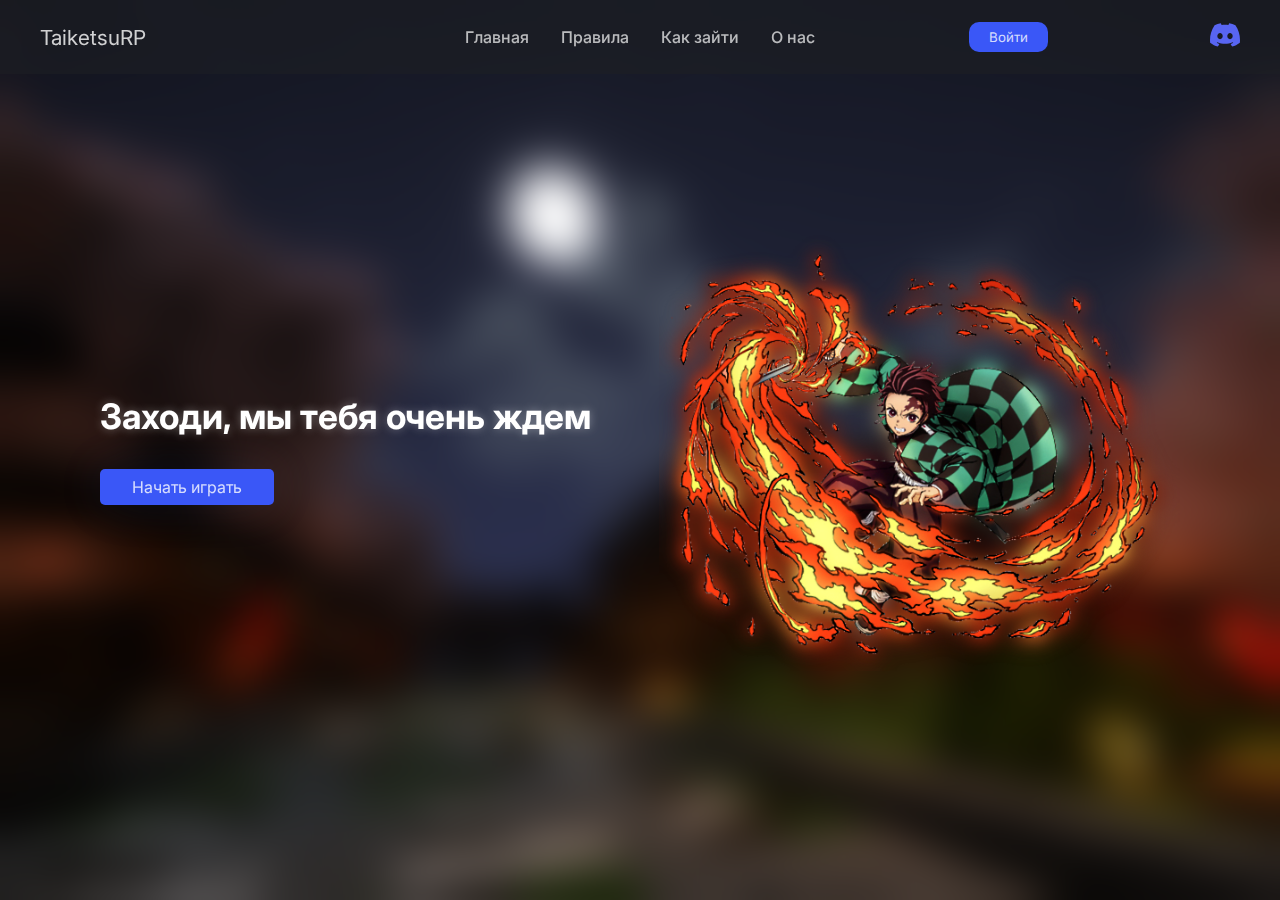
==== commit bc1a9047: "Add def on click button" ====
--- a/index.html
+++ b/index.html
@@ -30,31 +30,37 @@
         <div class="navigation__item">
           О нас
         </div>
+        
       </nav>
     </div>
-    <a href="" class="link">
-      <button class="auth_btn">Войти</button>
-      <img src="./img/discord.svg" alt="">
+    <button class="auth_btn">
+        Войти
+        </button>
+    <a class="link" href = "/img/bg.png">
+      <img src="./img/discord.svg" alt="" >
     </a>
   </header>
   <div class="content">
     <div class="container">
     <div class="register-window">
+      <div class="close"></div>
       <div class="register-window__item">
-        <label for="email">Email</label>
-        <input type="text" id="email" name="email" class="register-window__input">
-      </div>
-      <div class="register-window__item">
-        <label for="login">Login</label>
+        <label for="login">Логин</label>
         <input type="text" id="login" name="login" class="register-window__input">
       </div>
       <div class="register-window__item">
-        <label for="password">Password</label>
-        <input type="text" id="password" name="password" class="register-window__input">
+        <label for="email">Email</label>
+        <input type="email" id="email" name="email" class="register-window__input">
+      </div>
+      <div class="register-window__item">
+        <label for="password">Пароль</label>
+        <input type="password" id="password" name="password" class="register-window__input">
       </div>
       <div class="register-window__button">
-        <button>Кнопка</button>
-        <button class="noacc_text">Нет аккаунта?</button>
+        <button>Войти</button>
+      </div>
+      <div class="noacc_text">
+      <button >Нет аккаунта?</button>
       </div>
     </div>
   </div>
--- a/css/style.css
+++ b/css/style.css
@@ -25,7 +25,7 @@
   z-index: 999;
   left: 50%;
   transform: translate3d(-50%, 0, 0);
-  background-color: rgba(31, 33, 36, 0.5294117647);
+  background-color: #1f212487;
   display: flex;
   align-items: center;
   justify-content: space-between;
@@ -94,26 +94,22 @@
 .header .navigation__item:hover {
   opacity: 0.9;
 }
+.header .auth_btn {
+  margin: 0 10% 0 65%;
+  padding: 7px 20px;
+  color: rgba(255, 255, 255, 0.8);
+  background-color: #3a57f7;
+  border: initial;
+  border-radius: 10px;
+}
+.header .auth_btn:hover {
+  background-color: #4763ff;
+}
 .header .link {
-  display: flex;
-  gap: 4em;
   align-items: center;
   cursor: pointer;
 }
-.header .link .auth_btn {
-  color: #fff;
-  padding: 8px 35px;
-  border: none;
-  border-radius: 7px;
-  background: #3a57f7;
-  transition: 0.2s ease;
-}
-.header .link .auth_btn:hover {
-  cursor: pointer;
-  background: #4763ff;
-  box-shadow: 0 0 50px 0 rgba(86, 145, 255, 0.2);
-}
-.header .link .btn {
+.header .btn {
   all: unset;
   font-size: 14px;
   padding: 4px 10px;
@@ -122,15 +118,15 @@
   transition: transform 0.2s ease;
   cursor: pointer;
 }
-.header .link .btn:hover {
+.header .btn:hover {
   transform: scale(0.98);
 }
-.header .link img {
+.header img {
   height: 30px;
   object-fit: contain;
   transition: opacity 0.2s ease;
 }
-.header .link img:hover {
+.header img:hover {
   opacity: 0.8;
 }
 
@@ -145,12 +141,37 @@
   z-index: 999;
   width: 100%;
   height: 100%;
-  background: rgba(31, 33, 36, 0.5098039216);
+  background: #1f212482;
 }
 .content .container.active {
   display: block !important;
 }
-.content .register-window {
+.content .container .close {
+  cursor: pointer;
+  position: absolute;
+  top: 25px;
+  right: 35px;
+}
+.content .container .close:before, .content .container .close:after {
+  content: "";
+  position: absolute;
+  width: 18px;
+  height: 2px;
+  background: rgba(255, 255, 255, 0.8);
+}
+.content .container .close:before {
+  transform: rotate(45deg);
+}
+.content .container .close:after {
+  transform: rotate(-45deg);
+}
+.content .container .close:hover::before {
+  background: rgba(255, 67, 67, 0.8);
+}
+.content .container .close:hover::after {
+  background: rgba(255, 67, 67, 0.8);
+}
+.content .container .register-window {
   z-index: 9999;
   margin: auto;
   position: absolute;
@@ -164,29 +185,29 @@
   padding-top: 40px;
   background-color: #222222;
 }
-.content .register-window__item {
+.content .container .register-window__item {
   display: flex;
   flex-direction: column;
   font-size: 20px;
-  color: #fff;
+  color: rgba(255, 255, 255, 0.8);
   margin-bottom: 15px;
 }
-.content .register-window__input {
+.content .container .register-window__input {
   padding: 2px 4px;
   background-color: initial;
   border: initial;
   transition: 0.3s ease;
   border-radius: 6px;
-  background-color: rgb(102, 102, 102);
+  background-color: #666666;
   font-size: 14px;
 }
-.content .register-window__input:focus {
+.content .container .register-window__input:focus {
   font-size: 16px;
   outline: none;
   border-radius: 5px;
-  background-color: rgb(172, 172, 172);
-}
-.content .register-window__button {
+  background-color: #acacac;
+}
+.content .container .register-window__button {
   display: flex;
   justify-content: center;
   gap: 10px;
@@ -194,24 +215,36 @@
   flex-direction: column;
   margin-top: 30px;
 }
-.content .register-window__button .noacc_text {
+.content .container .register-window__button > button {
+  border-radius: 10px;
+  padding: 10px 15px;
+  background-color: #4763ff;
+  border: none;
+  font-size: 18px;
+  color: rgba(255, 255, 255, 0.8);
+  font-weight: 600;
+  box-shadow: 0 0 20px #4763ff56;
+  transition: all 0.2s ease;
+}
+.content .container .register-window__button > button:hover {
+  background-color: #3a57f7;
+  box-shadow: 0 0 50px #4763ff56;
+}
+.content .container .noacc_text {
+  display: flex;
+  justify-content: center;
+  margin-top: 20px;
+}
+.content .container .noacc_text > button {
   background: none;
+  border: initial;
   font-weight: 300;
   font-size: 15px;
   color: #6279ff;
 }
-.content .register-window__button .noacc_text:hover {
+.content .container .noacc_text > button:hover {
   cursor: pointer;
   text-decoration: underline;
-}
-.content .register-window__button > button {
-  border-radius: 10px;
-  padding: 10px 15px;
-  background-color: cornflowerblue;
-  border: none;
-  font-size: 18px;
-  color: white;
-  font-weight: 600;
 }
 .content .layers {
   padding: 0 20px;
@@ -243,6 +276,7 @@
 .content .layers .layer .left .btn {
   all: unset;
   position: relative;
+  color: rgba(255, 255, 255, 0.8);
   margin-top: 2em;
   padding: 0.5em 2em;
   border-radius: 5px;
@@ -296,9 +330,11 @@
   .header .logo .text {
     display: none;
   }
+
   .header .logo img {
     display: block;
   }
+
   .header .link {
     gap: 1em;
   }
@@ -307,6 +343,7 @@
   .header .link {
     gap: 0.5em;
   }
+
   .header .link .auth_btn {
     padding: 8px 10px;
   }
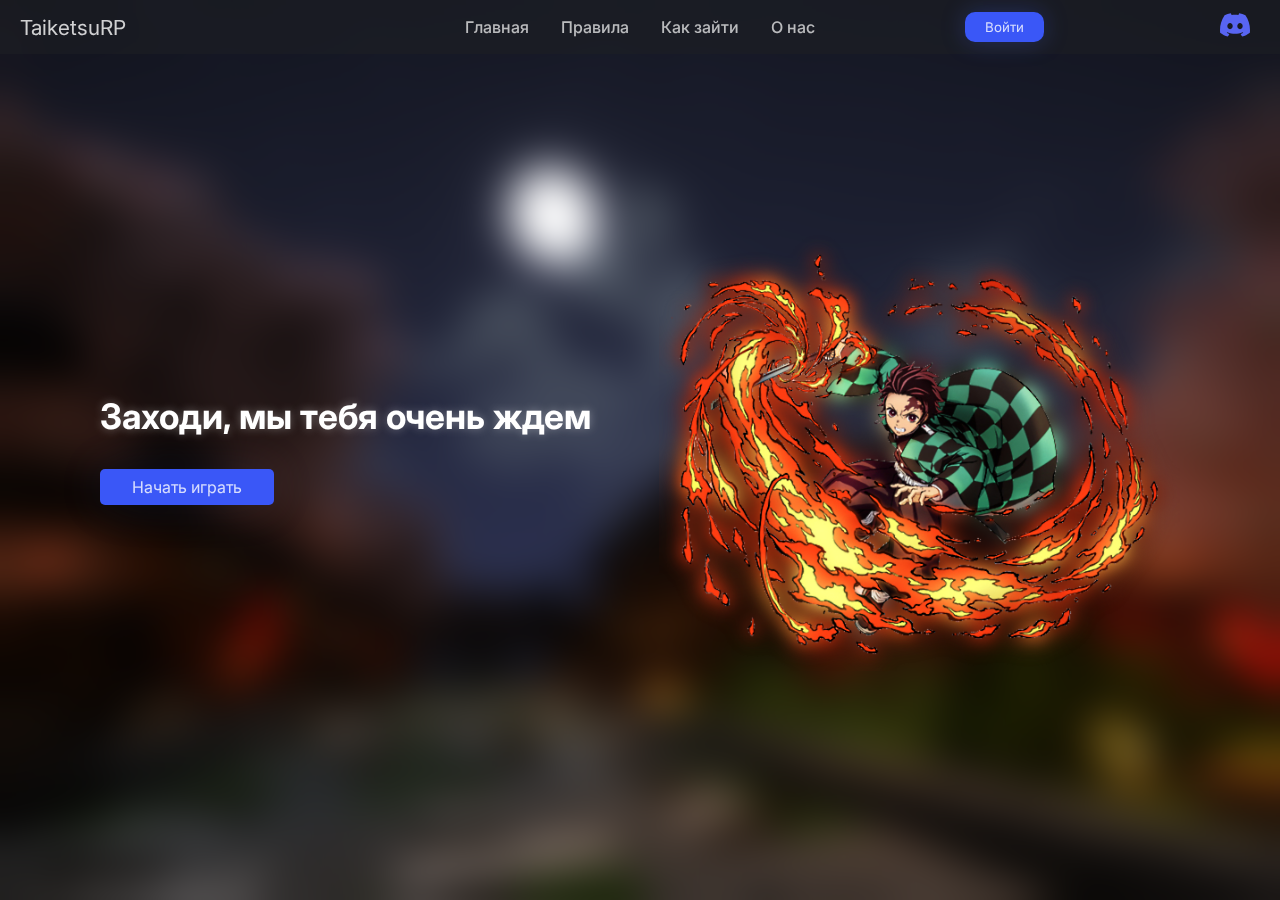
==== commit 52f668e9: "Add reg and auth form" ====
--- a/index.html
+++ b/index.html
@@ -36,30 +36,49 @@
     <button class="auth_btn">
         Войти
         </button>
-    <a class="link" href = "/img/bg.png">
+    <a class="link" href = "https://discord.gg/EppZavPvnt">
       <img src="./img/discord.svg" alt="" >
     </a>
   </header>
   <div class="content">
-    <div class="container">
-    <div class="register-window">
+    <div class="register">
+    <div class="window">
       <div class="close"></div>
-      <div class="register-window__item">
+      <div class="window__item">
         <label for="login">Логин</label>
-        <input type="text" id="login" name="login" class="register-window__input">
+        <input type="text" id="login" name="login" class="window__input">
       </div>
-      <div class="register-window__item">
+      <div class="window__item">
         <label for="email">Email</label>
-        <input type="email" id="email" name="email" class="register-window__input">
+        <input type="email" id="email" name="email" class="window__input">
       </div>
-      <div class="register-window__item">
+      <div class="window__item">
         <label for="password">Пароль</label>
-        <input type="password" id="password" name="password" class="register-window__input">
+        <input type="password" id="password" name="password" class="window__input">
       </div>
-      <div class="register-window__button">
+      <div class="window__button">
         <button>Войти</button>
       </div>
-      <div class="noacc_text">
+      <div class="acc">
+      <button >Есть аккаунт?</button>
+      </div>
+    </div>
+  </div>
+  <div class="auth">
+    <div class="window">
+      <div class="close"></div>
+      <div class="window__item">
+        <label for="login">Логин или Email</label>
+        <input type="text" id="login" name="login" class="window__input">
+      </div>
+      <div class="window__item">
+        <label for="password">Пароль</label>
+        <input type="password" id="password" name="password" class="window__input">
+      </div>
+      <div class="window__button">
+        <button>Войти</button>
+      </div>
+      <div class="acc">
       <button >Нет аккаунта?</button>
       </div>
     </div>
--- a/css/style.css
+++ b/css/style.css
@@ -4,12 +4,14 @@
   padding: 0;
   box-sizing: border-box;
   font-family: "Inter", sans-serif;
+  font-display: swap;
 }
 
 body {
   background-image: url(../img/bg.png);
   background-position: 40%;
   background-repeat: no-repeat;
+  will-change: filter;
   backdrop-filter: blur(20px);
   background-size: cover;
   color: white;
@@ -25,11 +27,11 @@
   z-index: 999;
   left: 50%;
   transform: translate3d(-50%, 0, 0);
-  background-color: #1f212487;
+  background-color: rgba(31, 33, 36, 0.5294117647);
   display: flex;
   align-items: center;
   justify-content: space-between;
-  padding: 20px 40px;
+  padding: 10px 20px;
   width: 100vw;
   user-select: none;
 }
@@ -95,38 +97,30 @@
   opacity: 0.9;
 }
 .header .auth_btn {
-  margin: 0 10% 0 65%;
+  margin: 0 40px 0 80%;
   padding: 7px 20px;
   color: rgba(255, 255, 255, 0.8);
   background-color: #3a57f7;
   border: initial;
   border-radius: 10px;
+  box-shadow: 0 0 25px rgba(71, 99, 255, 0.2588235294);
+  transition: all 0.2s ease;
 }
 .header .auth_btn:hover {
   background-color: #4763ff;
+  box-shadow: 0 0 50px rgba(71, 99, 255, 0.5568627451);
 }
 .header .link {
+  margin: 0 10px 0 10px;
   align-items: center;
   cursor: pointer;
 }
-.header .btn {
-  all: unset;
-  font-size: 14px;
-  padding: 4px 10px;
-  background: #6279ff;
-  border-radius: 5px;
-  transition: transform 0.2s ease;
-  cursor: pointer;
-}
-.header .btn:hover {
-  transform: scale(0.98);
-}
-.header img {
+.header .link img {
   height: 30px;
   object-fit: contain;
   transition: opacity 0.2s ease;
 }
-.header img:hover {
+.header .link img:hover {
   opacity: 0.8;
 }
 
@@ -134,44 +128,56 @@
   max-width: 100%;
   max-height: 100%;
 }
-.content .container {
+.content .register {
   display: none;
   height: 100vh;
   position: absolute;
   z-index: 999;
   width: 100%;
   height: 100%;
-  background: #1f212482;
-}
-.content .container.active {
+  background: rgba(31, 33, 36, 0.5098039216);
+}
+.content .register.active {
   display: block !important;
 }
-.content .container .close {
+.content .auth {
+  display: none;
+  height: 100vh;
+  position: absolute;
+  z-index: 999;
+  width: 100%;
+  height: 100%;
+  background: rgba(31, 33, 36, 0.5098039216);
+}
+.content .auth.active {
+  display: block !important;
+}
+.content .close {
   cursor: pointer;
   position: absolute;
   top: 25px;
   right: 35px;
 }
-.content .container .close:before, .content .container .close:after {
+.content .close:before, .content .close:after {
   content: "";
   position: absolute;
   width: 18px;
   height: 2px;
   background: rgba(255, 255, 255, 0.8);
 }
-.content .container .close:before {
+.content .close:before {
   transform: rotate(45deg);
 }
-.content .container .close:after {
+.content .close:after {
   transform: rotate(-45deg);
 }
-.content .container .close:hover::before {
+.content .close:hover::before {
   background: rgba(255, 67, 67, 0.8);
 }
-.content .container .close:hover::after {
+.content .close:hover::after {
   background: rgba(255, 67, 67, 0.8);
 }
-.content .container .register-window {
+.content .window {
   z-index: 9999;
   margin: auto;
   position: absolute;
@@ -185,29 +191,29 @@
   padding-top: 40px;
   background-color: #222222;
 }
-.content .container .register-window__item {
+.content .window .window__item {
   display: flex;
   flex-direction: column;
   font-size: 20px;
   color: rgba(255, 255, 255, 0.8);
   margin-bottom: 15px;
 }
-.content .container .register-window__input {
+.content .window .window__input {
   padding: 2px 4px;
   background-color: initial;
   border: initial;
   transition: 0.3s ease;
   border-radius: 6px;
-  background-color: #666666;
+  background-color: rgb(102, 102, 102);
   font-size: 14px;
 }
-.content .container .register-window__input:focus {
+.content .window .window__input:focus {
   font-size: 16px;
   outline: none;
   border-radius: 5px;
-  background-color: #acacac;
-}
-.content .container .register-window__button {
+  background-color: rgb(172, 172, 172);
+}
+.content .window .window__button {
   display: flex;
   justify-content: center;
   gap: 10px;
@@ -215,7 +221,7 @@
   flex-direction: column;
   margin-top: 30px;
 }
-.content .container .register-window__button > button {
+.content .window .window__button > button {
   border-radius: 10px;
   padding: 10px 15px;
   background-color: #4763ff;
@@ -223,26 +229,26 @@
   font-size: 18px;
   color: rgba(255, 255, 255, 0.8);
   font-weight: 600;
-  box-shadow: 0 0 20px #4763ff56;
+  box-shadow: 0 0 20px rgba(71, 99, 255, 0.337254902);
   transition: all 0.2s ease;
 }
-.content .container .register-window__button > button:hover {
+.content .window .window__button > button:hover {
   background-color: #3a57f7;
-  box-shadow: 0 0 50px #4763ff56;
-}
-.content .container .noacc_text {
+  box-shadow: 0 0 50px rgba(71, 99, 255, 0.337254902);
+}
+.content .acc {
   display: flex;
   justify-content: center;
   margin-top: 20px;
 }
-.content .container .noacc_text > button {
+.content .acc > button {
   background: none;
   border: initial;
   font-weight: 300;
   font-size: 15px;
   color: #6279ff;
 }
-.content .container .noacc_text > button:hover {
+.content .acc > button:hover {
   cursor: pointer;
   text-decoration: underline;
 }
@@ -316,7 +322,9 @@
   max-width: 100%;
   max-height: 85%;
   border-radius: 50%;
+  will-change: filter;
   filter: blur(30px);
+  will-change: background-color;
   animation: alternate 12s cubic-bezier(0.55, 0.06, 0.68, 0.19) infinite glore;
 }
 .content .layers .layer .right .image {
@@ -330,11 +338,9 @@
   .header .logo .text {
     display: none;
   }
-
   .header .logo img {
     display: block;
   }
-
   .header .link {
     gap: 1em;
   }
@@ -343,9 +349,13 @@
   .header .link {
     gap: 0.5em;
   }
-
   .header .link .auth_btn {
     padding: 8px 10px;
+  }
+}
+@media (max-width: 1300px) {
+  .header .auth_btn {
+    margin: 0 10px 0 55%;
   }
 }
 @media (max-width: 900px) {
